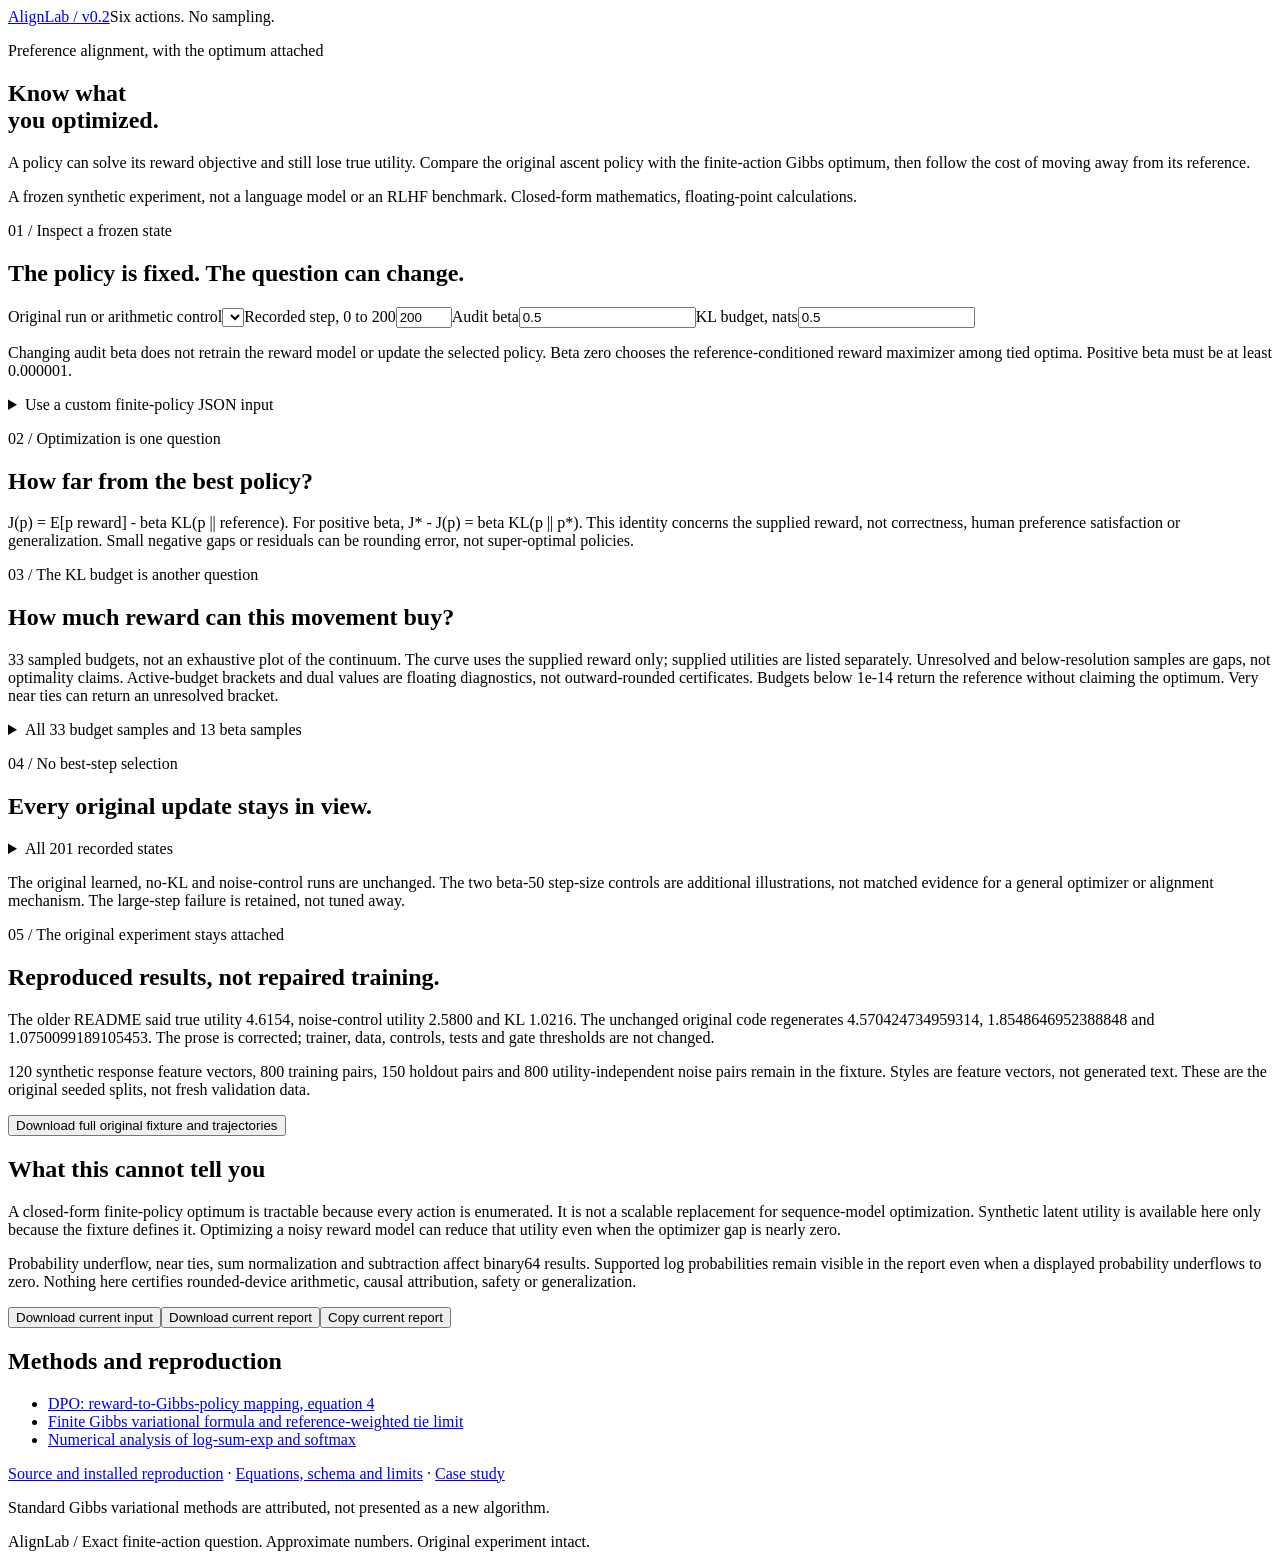
==== docs/index.html @ 0bce5dff "Create index.html" ====
<!doctype html>
<html lang="en"><head><meta charset="utf-8"><meta name="viewport" content="width=device-width,initial-scale=1"><meta name="description" content="Inspect an exact finite-policy Gibbs optimum, KL-budget frontier and all original preference-alignment trajectories. Numerical limits and synthetic ground truth stay visible."><title>AlignLab | Know what you optimized</title><link rel="stylesheet" href="style.css"><script defer src="data.js"></script><script defer src="frontier.js"></script><script defer src="app.js"></script></head>
<body><header><a href="https://github.com/midya8/alignlab">AlignLab / v0.2</a><span>Six actions. No sampling.</span></header><main>
<section class="hero"><p class="eyebrow">Preference alignment, with the optimum attached</p><h1>Know what<br>you optimized.</h1><p class="lead">A policy can solve its reward objective and still lose true utility. Compare the original ascent policy with the finite-action Gibbs optimum, then follow the cost of moving away from its reference.</p><p class="note">A frozen synthetic experiment, not a language model or an RLHF benchmark. Closed-form mathematics, floating-point calculations.</p></section>
<section class="panel"><p class="eyebrow">01 / Inspect a frozen state</p><h2>The policy is fixed. The question can change.</h2><div class="controls"><label>Original run or arithmetic control<select id="scenario"></select></label><label>Recorded step, 0 to 200<input id="step" type="number" min="0" max="200" step="1" value="200"></label><label>Audit beta<input id="beta" type="number" min="0" max="1000000" step="any" value="0.5"></label><label>KL budget, nats<input id="budget" type="number" min="0" max="1000" step="any" value="0.5"></label></div><p id="origin" class="note"></p><p class="note">Changing audit beta does not retrain the reward model or update the selected policy. Beta zero chooses the reference-conditioned reward maximizer among tied optima. Positive beta must be at least 0.000001.</p><details><summary>Use a custom finite-policy JSON input</summary><p class="note">2 to 64 actions, rewards and supplied evaluation utilities within ±1,000,000. Probability sums must be within 1e-12 of one and are explicitly normalized. Zero reference support cannot receive policy mass. Utility is an optional evaluation axis, never an optimization input.</p><label>JSON input<textarea id="custom" rows="10" spellcheck="false"></textarea></label><button id="apply">Apply custom input</button></details><p id="error" role="alert"></p></section>
<div id="results">
<section class="panel"><p class="eyebrow">02 / Optimization is one question</p><h2 id="answer">How far from the best policy?</h2><div class="metrics" id="metrics"></div><div id="identity" class="callout"></div><p class="note">J(p) = E[p reward] - beta KL(p || reference). For positive beta, J* - J(p) = beta KL(p || p*). This identity concerns the supplied reward, not correctness, human preference satisfaction or generalization. Small negative gaps or residuals can be rounding error, not super-optimal policies.</p><div id="utility" class="callout"></div><div id="style-cards" class="cards"></div></section>
<section class="panel"><p class="eyebrow">03 / The KL budget is another question</p><h2>How much reward can this movement buy?</h2><div id="budget-facts" class="metrics"></div><p id="budget-status" class="callout"></p><div id="frontier-chart"></div><p class="note">33 sampled budgets, not an exhaustive plot of the continuum. The curve uses the supplied reward only; supplied utilities are listed separately. Unresolved and below-resolution samples are gaps, not optimality claims. Active-budget brackets and dual values are floating diagnostics, not outward-rounded certificates. Budgets below 1e-14 return the reference without claiming the optimum. Very near ties can return an unresolved bracket.</p><details><summary>All 33 budget samples and 13 beta samples</summary><div id="sample-tables"></div></details></section>
<section class="panel" id="trace-section"><p class="eyebrow">04 / No best-step selection</p><h2>Every original update stays in view.</h2><p id="trace-caption" class="note"></p><div id="trace-chart"></div><details><summary>All 201 recorded states</summary><div id="trace-table"></div></details><p class="note">The original learned, no-KL and noise-control runs are unchanged. The two beta-50 step-size controls are additional illustrations, not matched evidence for a general optimizer or alignment mechanism. The large-step failure is retained, not tuned away.</p></section>
</div>
<section class="panel"><p class="eyebrow">05 / The original experiment stays attached</p><h2>Reproduced results, not repaired training.</h2><div id="original-report"></div><p class="callout">The older README said true utility 4.6154, noise-control utility 2.5800 and KL 1.0216. The unchanged original code regenerates 4.570424734959314, 1.8548646952388848 and 1.0750099189105453. The prose is corrected; trainer, data, controls, tests and gate thresholds are not changed.</p><p class="note">120 synthetic response feature vectors, 800 training pairs, 150 holdout pairs and 800 utility-independent noise pairs remain in the fixture. Styles are feature vectors, not generated text. These are the original seeded splits, not fresh validation data.</p><button id="fixture-export">Download full original fixture and trajectories</button></section>
<section class="closing"><h2>What this cannot tell you</h2><p>A closed-form finite-policy optimum is tractable because every action is enumerated. It is not a scalable replacement for sequence-model optimization. Synthetic latent utility is available here only because the fixture defines it. Optimizing a noisy reward model can reduce that utility even when the optimizer gap is nearly zero.</p><p>Probability underflow, near ties, sum normalization and subtraction affect binary64 results. Supported log probabilities remain visible in the report even when a displayed probability underflows to zero. Nothing here certifies rounded-device arithmetic, causal attribution, safety or generalization.</p><div class="actions"><button id="input-export">Download current input</button><button id="report-export">Download current report</button><button id="copy">Copy current report</button></div><p id="export-status" role="status"></p><h2>Methods and reproduction</h2><ul><li><a href="https://arxiv.org/html/2305.18290">DPO: reward-to-Gibbs-policy mapping, equation 4</a></li><li><a href="https://lihanqing1997.github.io/notes/reinforcement-learning/entropy-regularized-reinforcement-learning/">Finite Gibbs variational formula and reference-weighted tie limit</a></li><li><a href="https://academic.oup.com/imajna/article/41/4/2311/5893596">Numerical analysis of log-sum-exp and softmax</a></li></ul><p><a href="https://github.com/midya8/alignlab">Source and installed reproduction</a> · <a href="https://github.com/midya8/alignlab/blob/main/FRONTIER.md">Equations, schema and limits</a> · <a href="https://github.com/midya8/Midya-portfolio/blob/main/projects/alignlab.md">Case study</a></p><p class="note">Standard Gibbs variational methods are attributed, not presented as a new algorithm.</p></section>
</main><footer>AlignLab / Exact finite-action question. Approximate numbers. Original experiment intact.</footer></body></html>
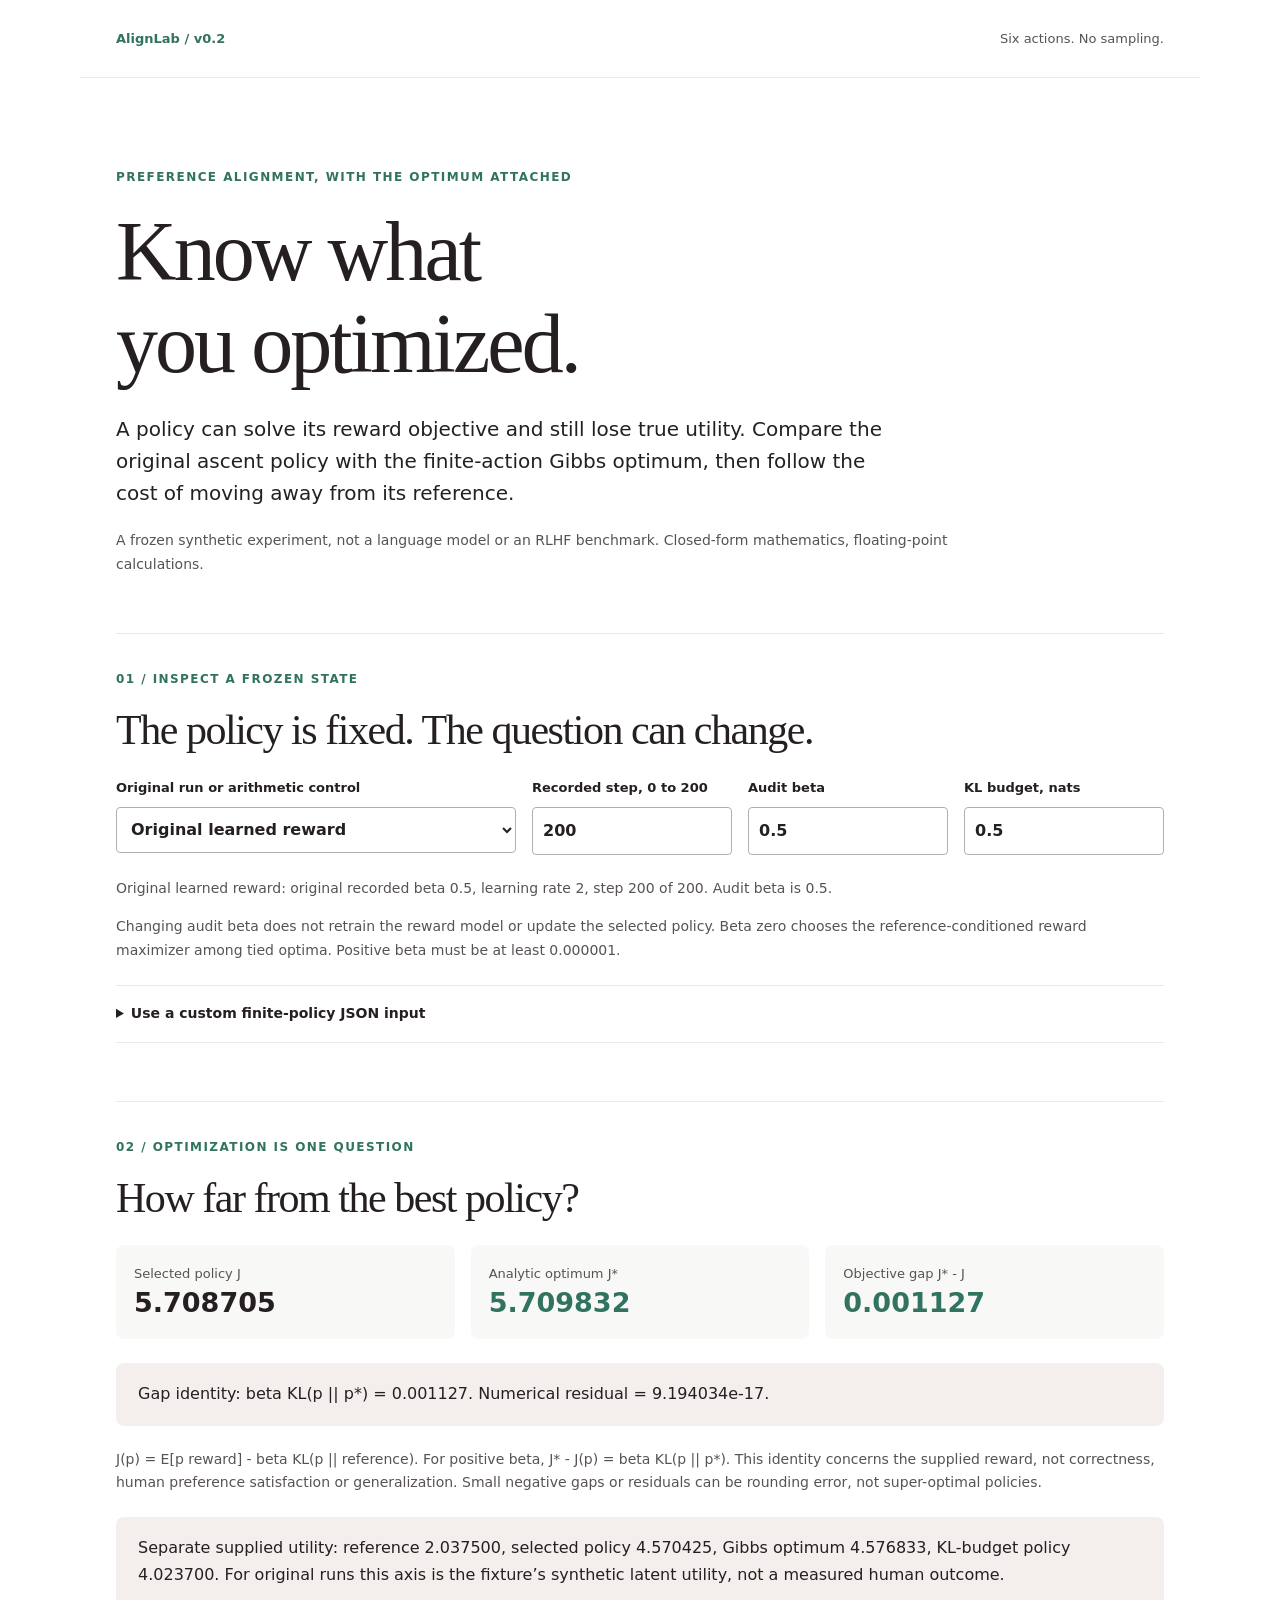
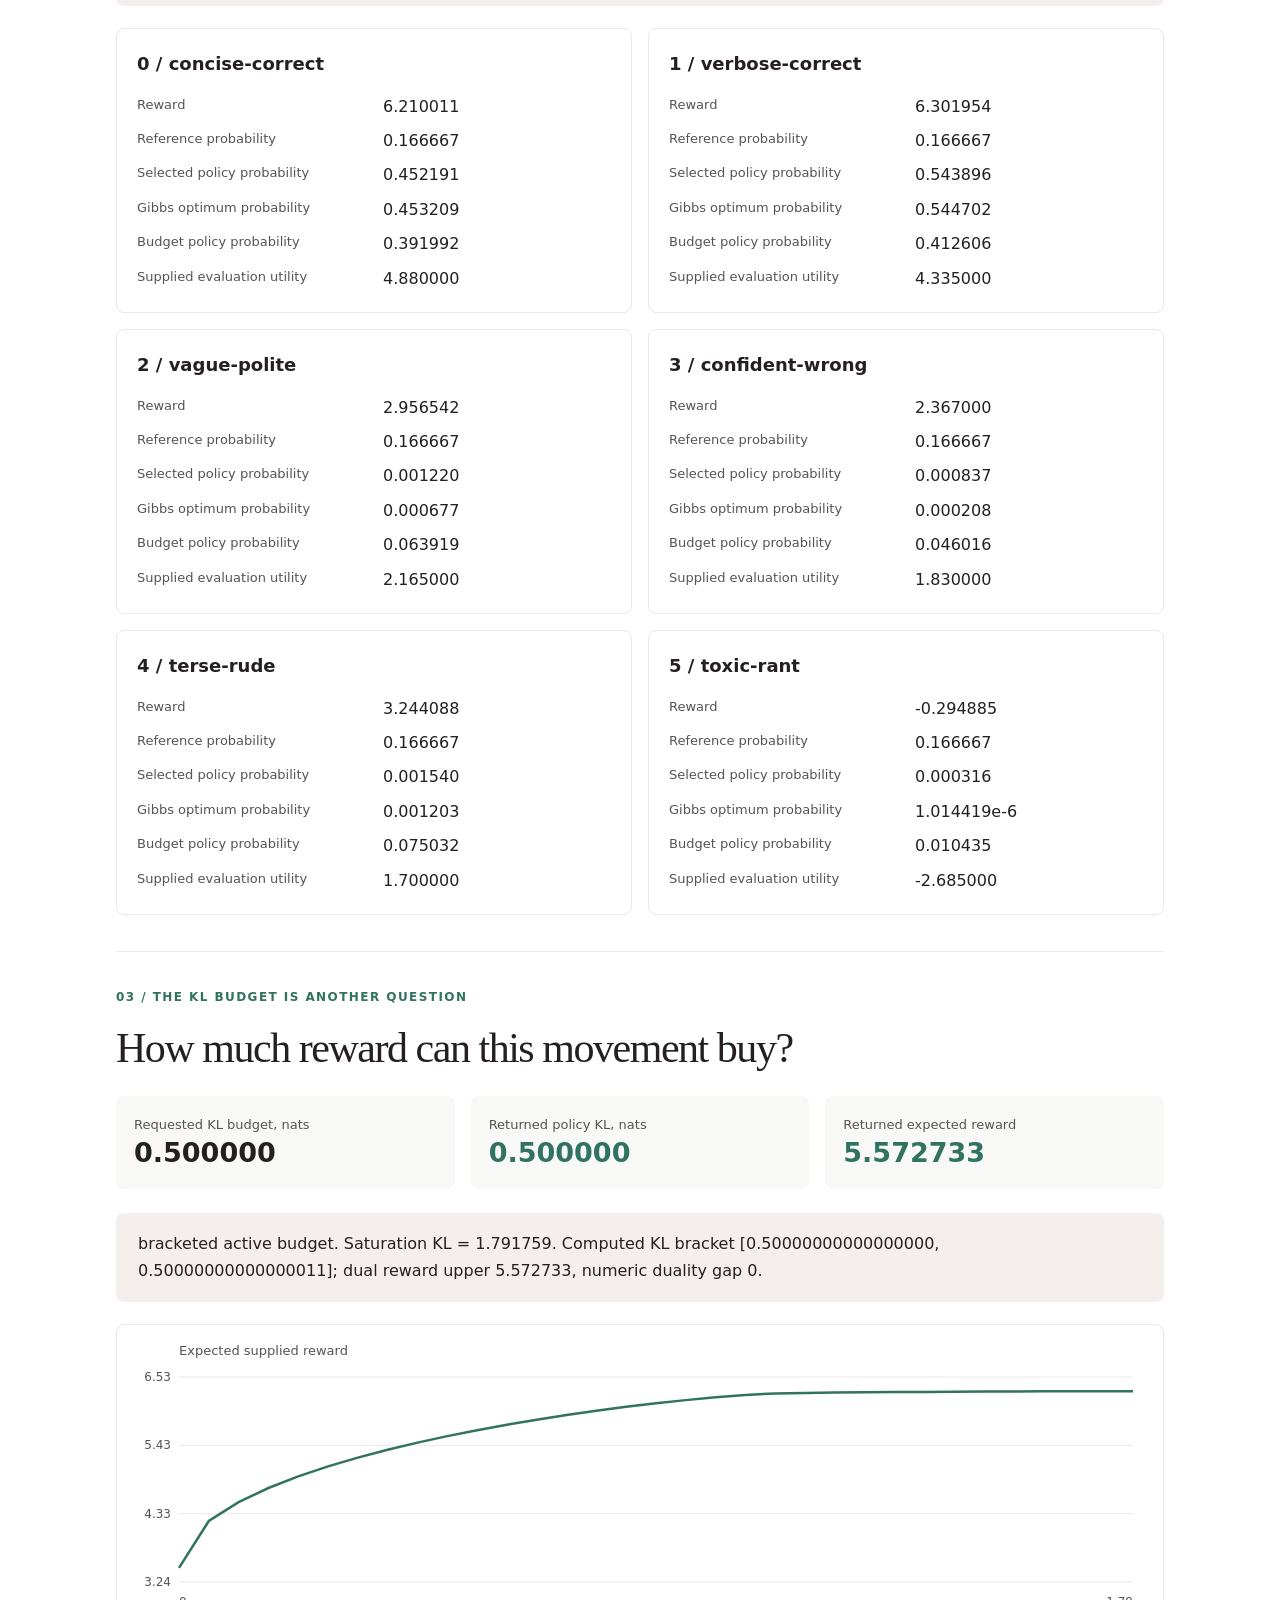
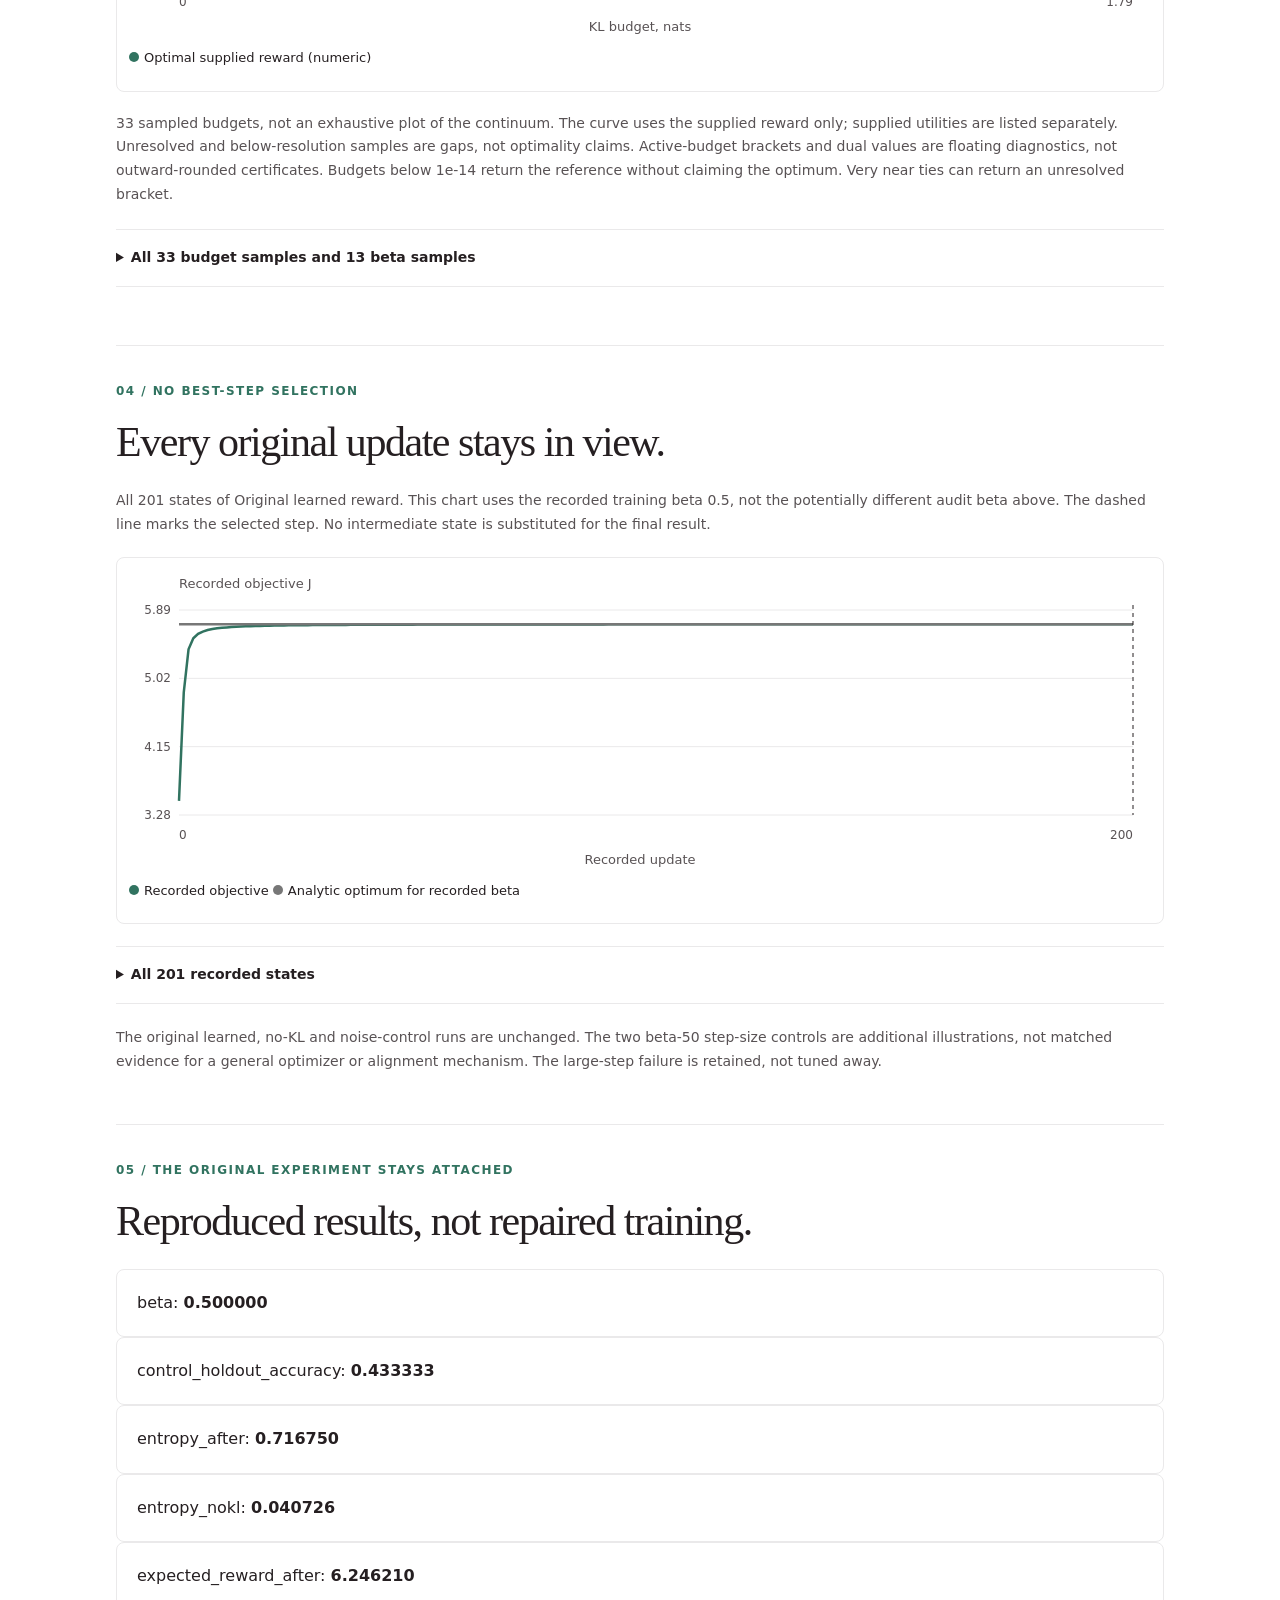
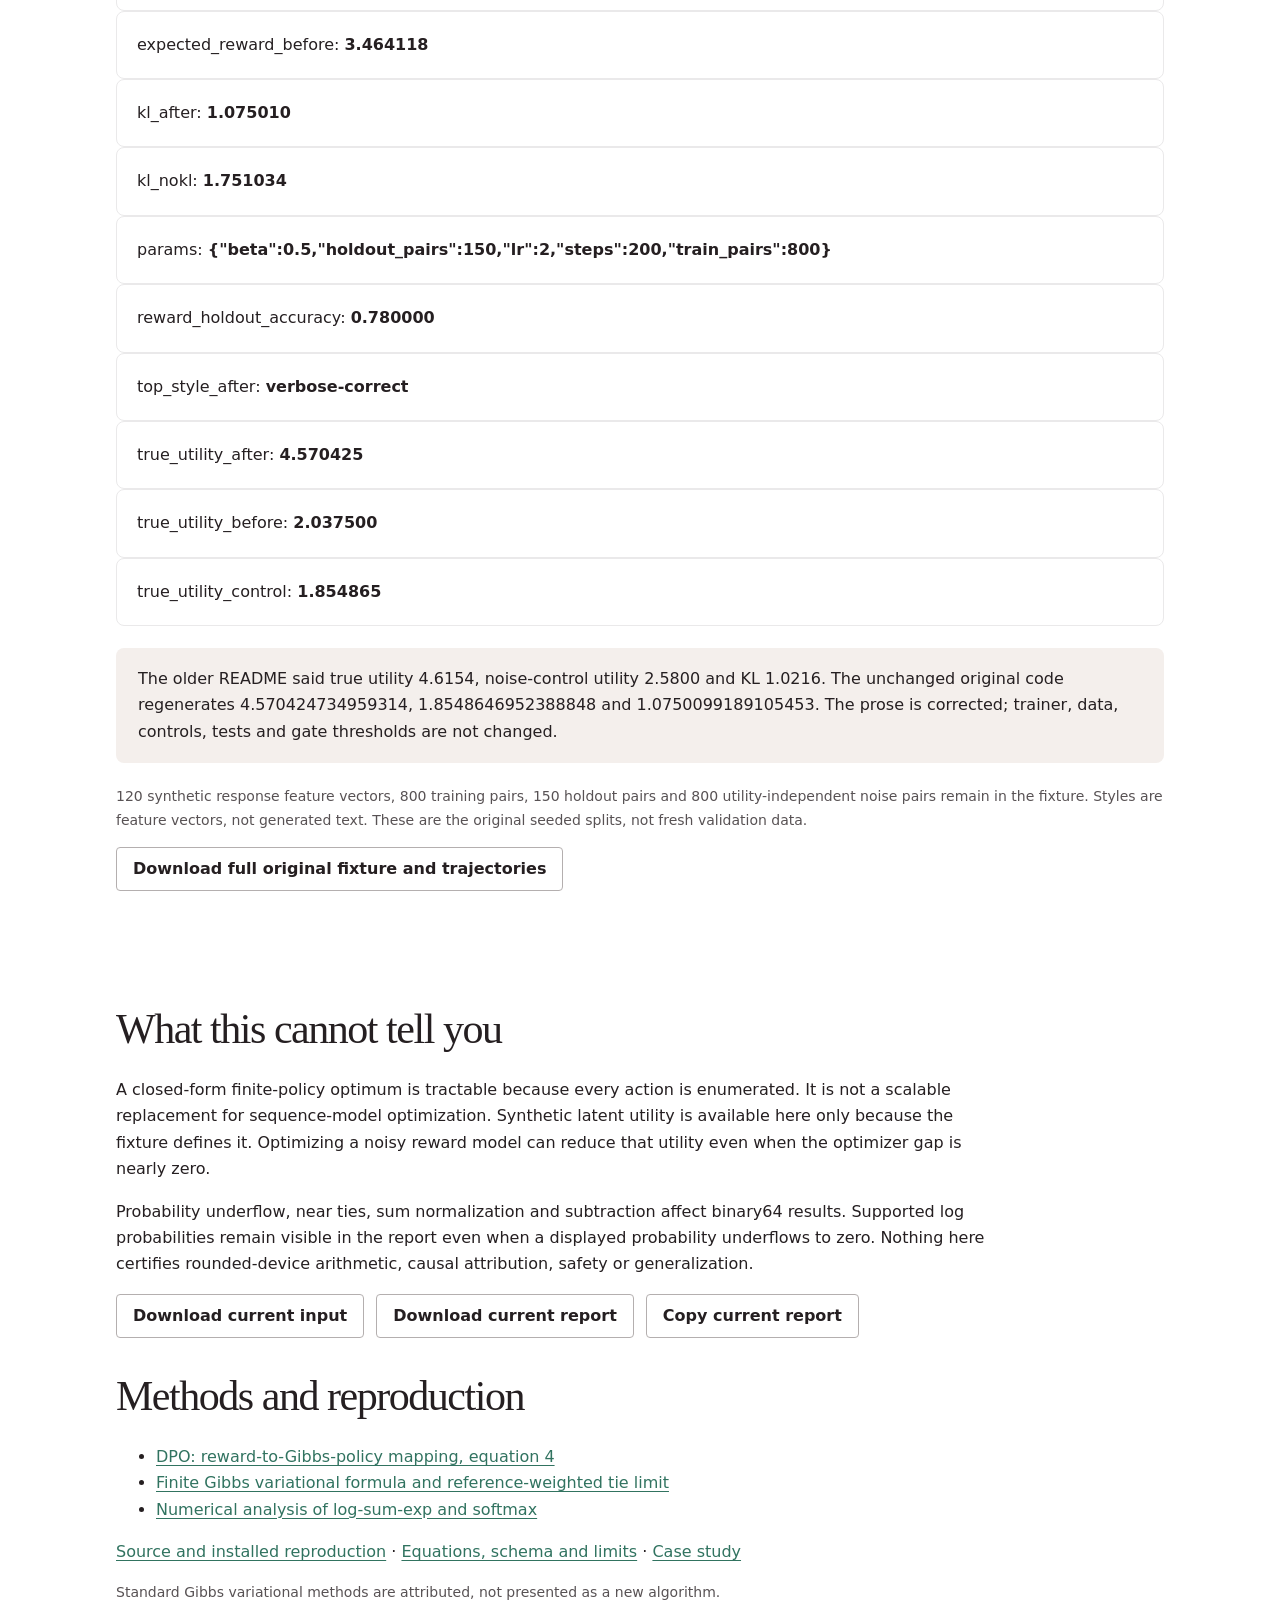
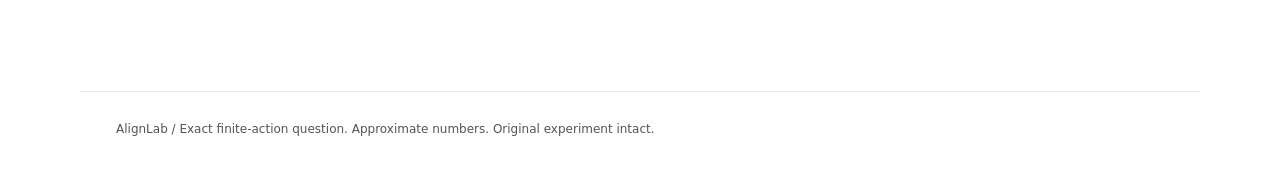
==== commit 85d29dea: "Update index.html" ====
--- a/docs/index.html
+++ b/docs/index.html
@@ -1,5 +1,5 @@
 <!doctype html>
-<html lang="en"><head><meta charset="utf-8"><meta name="viewport" content="width=device-width,initial-scale=1"><meta name="description" content="Inspect an exact finite-policy Gibbs optimum, KL-budget frontier and all original preference-alignment trajectories. Numerical limits and synthetic ground truth stay visible."><title>AlignLab | Know what you optimized</title><link rel="stylesheet" href="style.css"><script defer src="data.js"></script><script defer src="frontier.js"></script><script defer src="app.js"></script></head>
+<html lang="en"><head><meta charset="utf-8"><meta name="viewport" content="width=device-width,initial-scale=1"><meta name="description" content="Inspect an exact finite-policy Gibbs optimum, KL-budget frontier and all original preference-alignment trajectories. Numerical limits and synthetic ground truth stay visible."><title>AlignLab | Know what you optimized</title><link rel="stylesheet" href="style.css"><script defer src="2-data.js"></script><script defer src="frontier.js"></script><script defer src="app.js"></script></head>
 <body><header><a href="https://github.com/midya8/alignlab">AlignLab / v0.2</a><span>Six actions. No sampling.</span></header><main>
 <section class="hero"><p class="eyebrow">Preference alignment, with the optimum attached</p><h1>Know what<br>you optimized.</h1><p class="lead">A policy can solve its reward objective and still lose true utility. Compare the original ascent policy with the finite-action Gibbs optimum, then follow the cost of moving away from its reference.</p><p class="note">A frozen synthetic experiment, not a language model or an RLHF benchmark. Closed-form mathematics, floating-point calculations.</p></section>
 <section class="panel"><p class="eyebrow">01 / Inspect a frozen state</p><h2>The policy is fixed. The question can change.</h2><div class="controls"><label>Original run or arithmetic control<select id="scenario"></select></label><label>Recorded step, 0 to 200<input id="step" type="number" min="0" max="200" step="1" value="200"></label><label>Audit beta<input id="beta" type="number" min="0" max="1000000" step="any" value="0.5"></label><label>KL budget, nats<input id="budget" type="number" min="0" max="1000" step="any" value="0.5"></label></div><p id="origin" class="note"></p><p class="note">Changing audit beta does not retrain the reward model or update the selected policy. Beta zero chooses the reference-conditioned reward maximizer among tied optima. Positive beta must be at least 0.000001.</p><details><summary>Use a custom finite-policy JSON input</summary><p class="note">2 to 64 actions, rewards and supplied evaluation utilities within ±1,000,000. Probability sums must be within 1e-12 of one and are explicitly normalized. Zero reference support cannot receive policy mass. Utility is an optional evaluation axis, never an optimization input.</p><label>JSON input<textarea id="custom" rows="10" spellcheck="false"></textarea></label><button id="apply">Apply custom input</button></details><p id="error" role="alert"></p></section>
--- a/docs/style.css
+++ b/docs/style.css
@@ -0,0 +1,3 @@
+:root{--ink:#251f21;--muted:#585254;--rule:#eae9ea;--teal:#317360;--well:#f4efec;--red:#b32332}*{box-sizing:border-box}body{margin:0;background:white;color:var(--ink);font:16px/1.65 system-ui,-apple-system,BlinkMacSystemFont,"Segoe UI",sans-serif}header,main,footer{max-width:1120px;margin:auto;padding:28px 36px}header{display:flex;justify-content:space-between;gap:20px;border-bottom:1px solid var(--rule);font-size:13px}header a{font-weight:700;text-decoration:none}header span{color:var(--muted)}a{color:var(--teal);text-underline-offset:3px}a:hover{text-decoration-thickness:2px}.hero{max-width:850px;padding:62px 0 42px}.eyebrow{font-size:12px;font-weight:700;letter-spacing:.12em;text-transform:uppercase;color:var(--teal);margin:0 0 18px}h1,h2{font-family:Georgia,"Times New Roman",serif;font-weight:400;letter-spacing:-.035em;line-height:1.09;margin:12px 0 24px}h1{font-size:clamp(48px,7vw,84px)}h2{font-size:clamp(30px,4vw,42px)}h3{font-size:18px;margin:0 0 15px}.lead{font-size:20px;line-height:1.6;max-width:780px}.note{font-size:14px;line-height:1.7;color:var(--muted)}.panel{padding:36px 0;border-top:1px solid var(--rule)}.controls{display:grid;grid-template-columns:2fr 1fr 1fr 1fr;gap:16px;align-items:start}label{display:block;font-size:13px;font-weight:600}input,select,textarea,button{font:inherit;color:inherit;border:1px solid #b4afaf;border-radius:4px;background:white;max-width:100%}input,select,textarea{display:block;width:100%;margin:8px 0;padding:10px;min-height:46px;font-size:16px}textarea{font:13px/1.6 ui-monospace,SFMono-Regular,Consolas,monospace;resize:vertical}button{padding:10px 16px;min-height:44px;cursor:pointer;font-weight:600;line-height:1.4}button:hover{background:var(--well)}button:disabled{cursor:not-allowed;color:#888;background:#f7f7f7}button:focus-visible,a:focus-visible,input:focus-visible,select:focus-visible,textarea:focus-visible,summary:focus-visible{outline:3px solid var(--teal);outline-offset:3px}details{margin:22px 0;border-top:1px solid var(--rule);border-bottom:1px solid var(--rule);padding:4px 0}summary{cursor:pointer;padding:12px 0;min-height:48px;font-weight:600;font-size:14px}.metrics{display:grid;grid-template-columns:repeat(3,minmax(0,1fr));gap:16px;margin:24px 0}.metric{background:#f8f8f7;padding:18px;border-radius:8px;min-width:0}.metric span{display:block;color:var(--muted);font-size:13px}.metric strong{display:block;font-size:27px;line-height:1.35;overflow-wrap:anywhere;font-weight:600}.metric.known strong{color:var(--teal)}.callout{background:var(--well);padding:18px 22px;border-radius:8px;margin:22px 0;overflow-wrap:anywhere}.cards{display:grid;grid-template-columns:repeat(2,minmax(0,1fr));gap:16px}.action-card{padding:20px;border:1px solid var(--rule);border-radius:8px;min-width:0}.facts{display:grid;grid-template-columns:minmax(100px,1fr) minmax(0,1fr);gap:8px 18px;margin:0}.facts dt{color:var(--muted);font-size:13px}.facts dd{margin:0;font-variant-numeric:tabular-nums;overflow-wrap:anywhere}.chart{border:1px solid var(--rule);border-radius:8px;padding:12px;margin:20px 0}.chart svg{display:block;width:100%;height:auto}.chart figcaption{font-size:13px;color:var(--muted);margin:8px 0 0}.legend{font-size:13px;margin:10px 0}.dot{display:inline-block;width:10px;height:10px;margin-right:5px;border-radius:50%;background:var(--teal)}.dot.secondary{background:#777}.table-scroll{overflow:auto;max-height:420px;position:relative;border:1px solid var(--rule);margin:16px 0}table{border-collapse:collapse;width:100%;font-size:13px;white-space:nowrap;text-align:left}caption{text-align:left;padding:14px;color:var(--muted);white-space:normal}th,td{padding:10px 14px;border-bottom:1px solid var(--rule)}th{background:#f4f5f4;position:sticky;top:0;z-index:1}td{font-variant-numeric:tabular-nums}.closing{max-width:880px;padding:44px 0}.closing h2{margin-top:36px}.actions{display:flex;gap:12px;flex-wrap:wrap}#error{color:var(--red);font-weight:600}#error:empty{display:none}#export-status{font-size:14px;color:var(--muted)}footer{border-top:1px solid var(--rule);font-size:12px;color:var(--muted);padding-bottom:50px}[hidden]{display:none!important}@media(max-width:700px){header,main,footer{padding:22px 20px}header{font-size:12px}.hero{padding:42px 0 30px}.lead{font-size:18px}.controls{grid-template-columns:1fr 1fr}.controls label:first-child{grid-column:1/-1}.metrics{grid-template-columns:1fr}.metric strong{font-size:27px}.cards{grid-template-columns:1fr}.facts{grid-template-columns:1fr;gap:2px}.facts dd{margin:0 0 10px}.panel{padding:30px 0}.callout{padding:16px}.chart{padding:6px;margin:20px 0}h2{font-size:32px}}@media(prefers-reduced-motion:reduce){*{scroll-behavior:auto!important}}
+
+.action-card{overflow-wrap:anywhere}.sr-only{position:absolute!important;width:1px;height:1px;padding:0;overflow:hidden;clip:rect(0,0,0,0);white-space:nowrap;border:0}
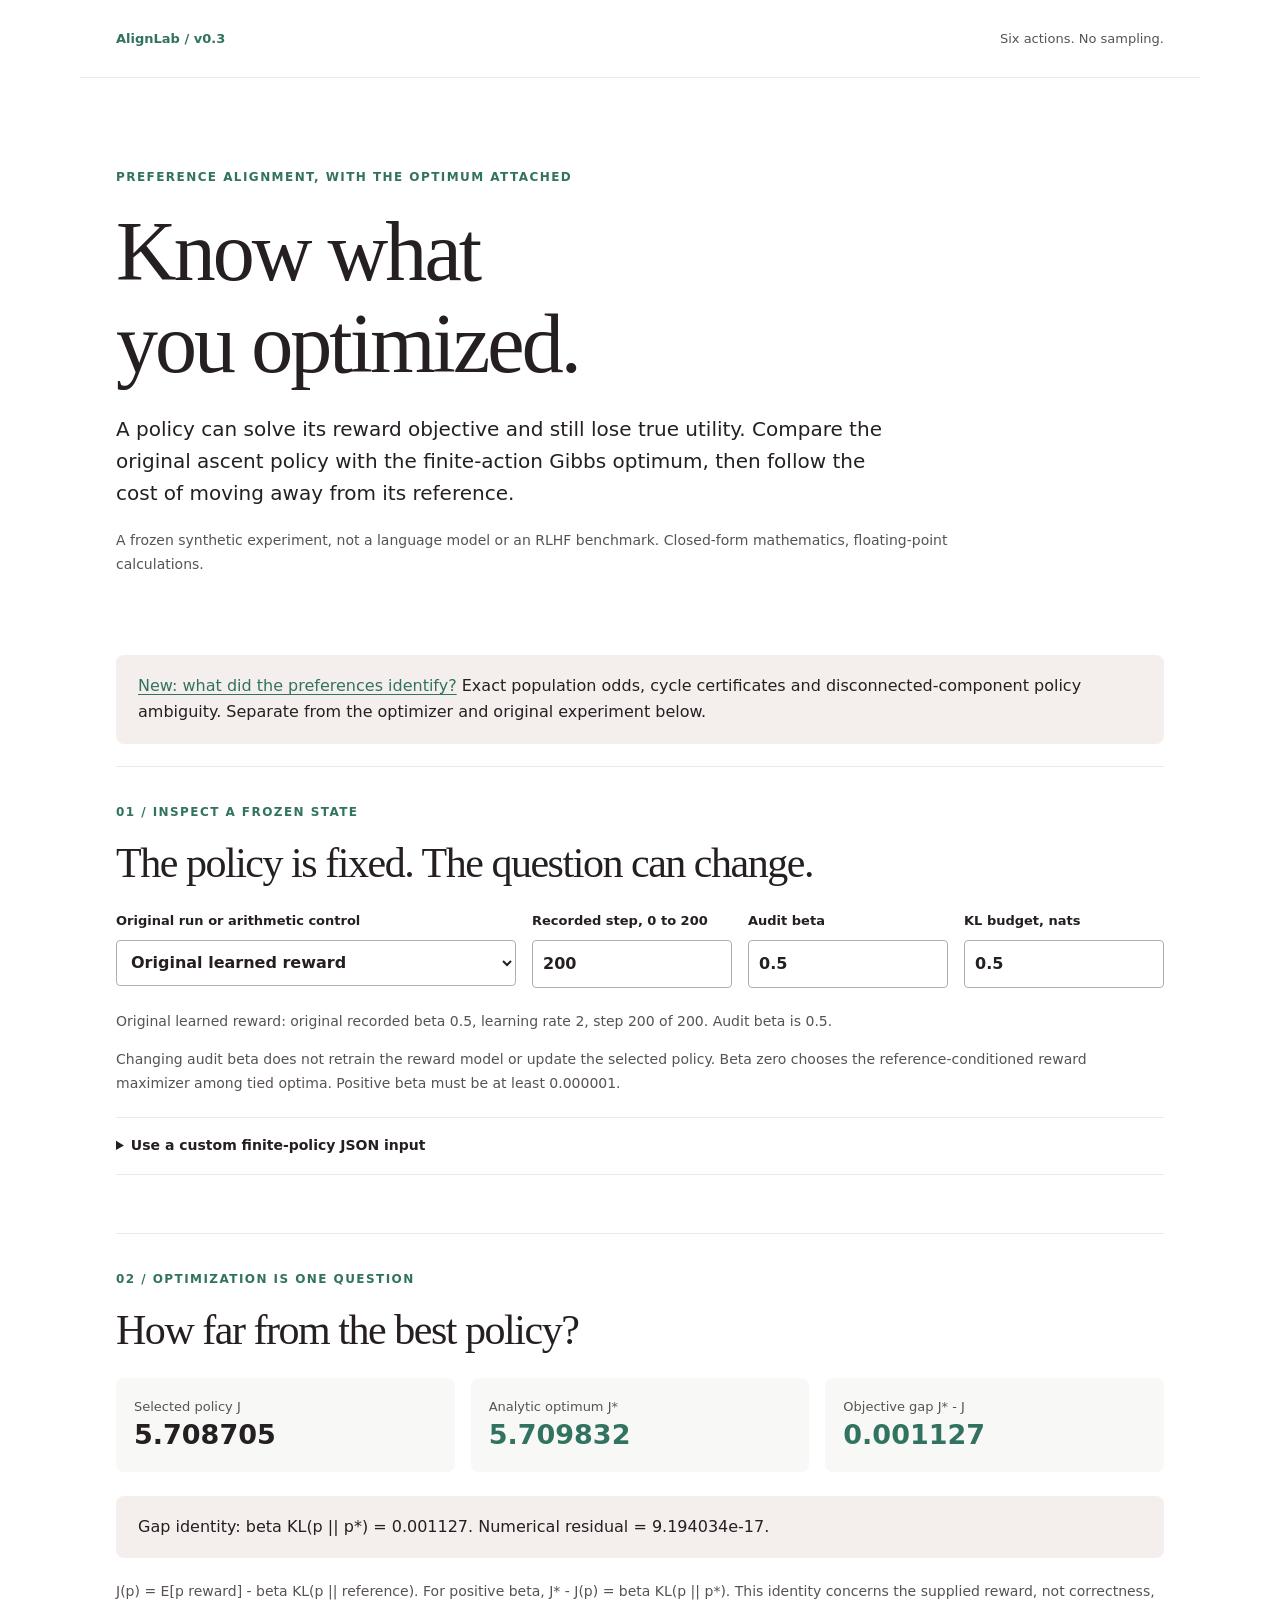
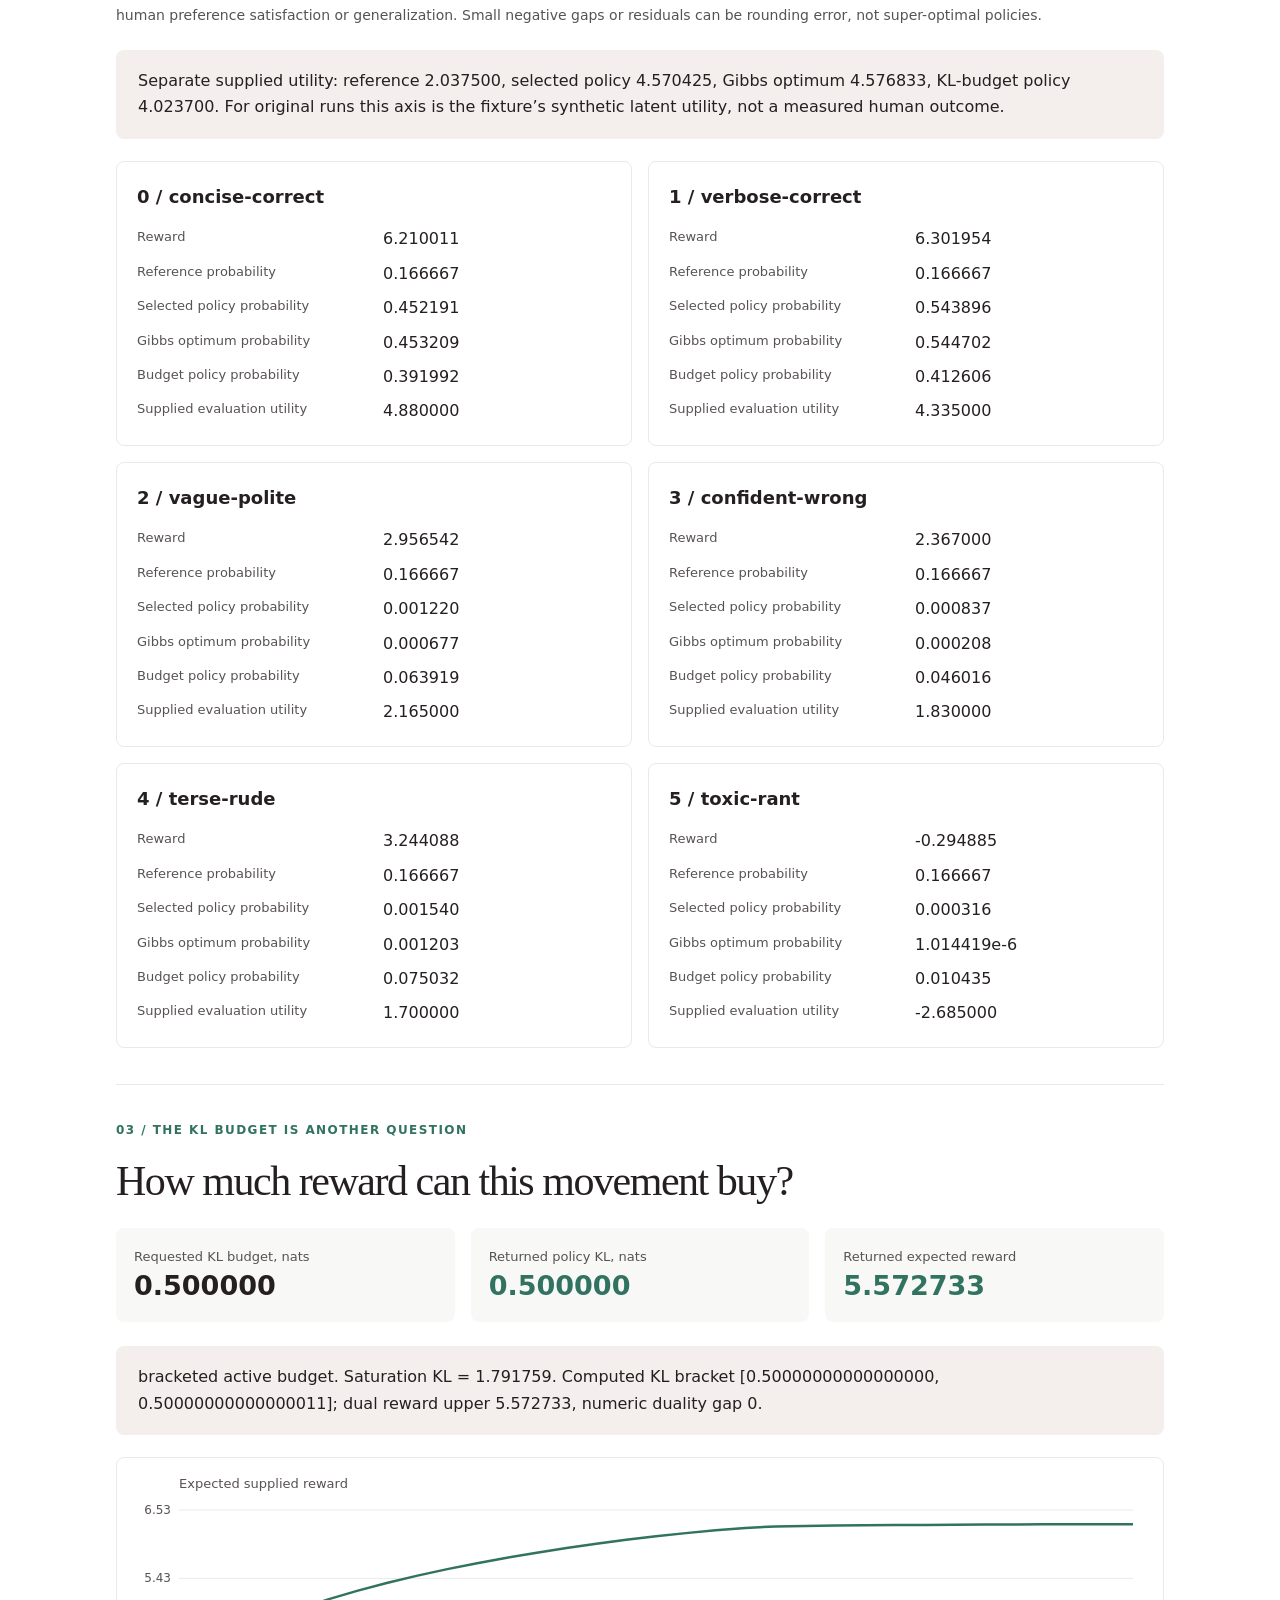
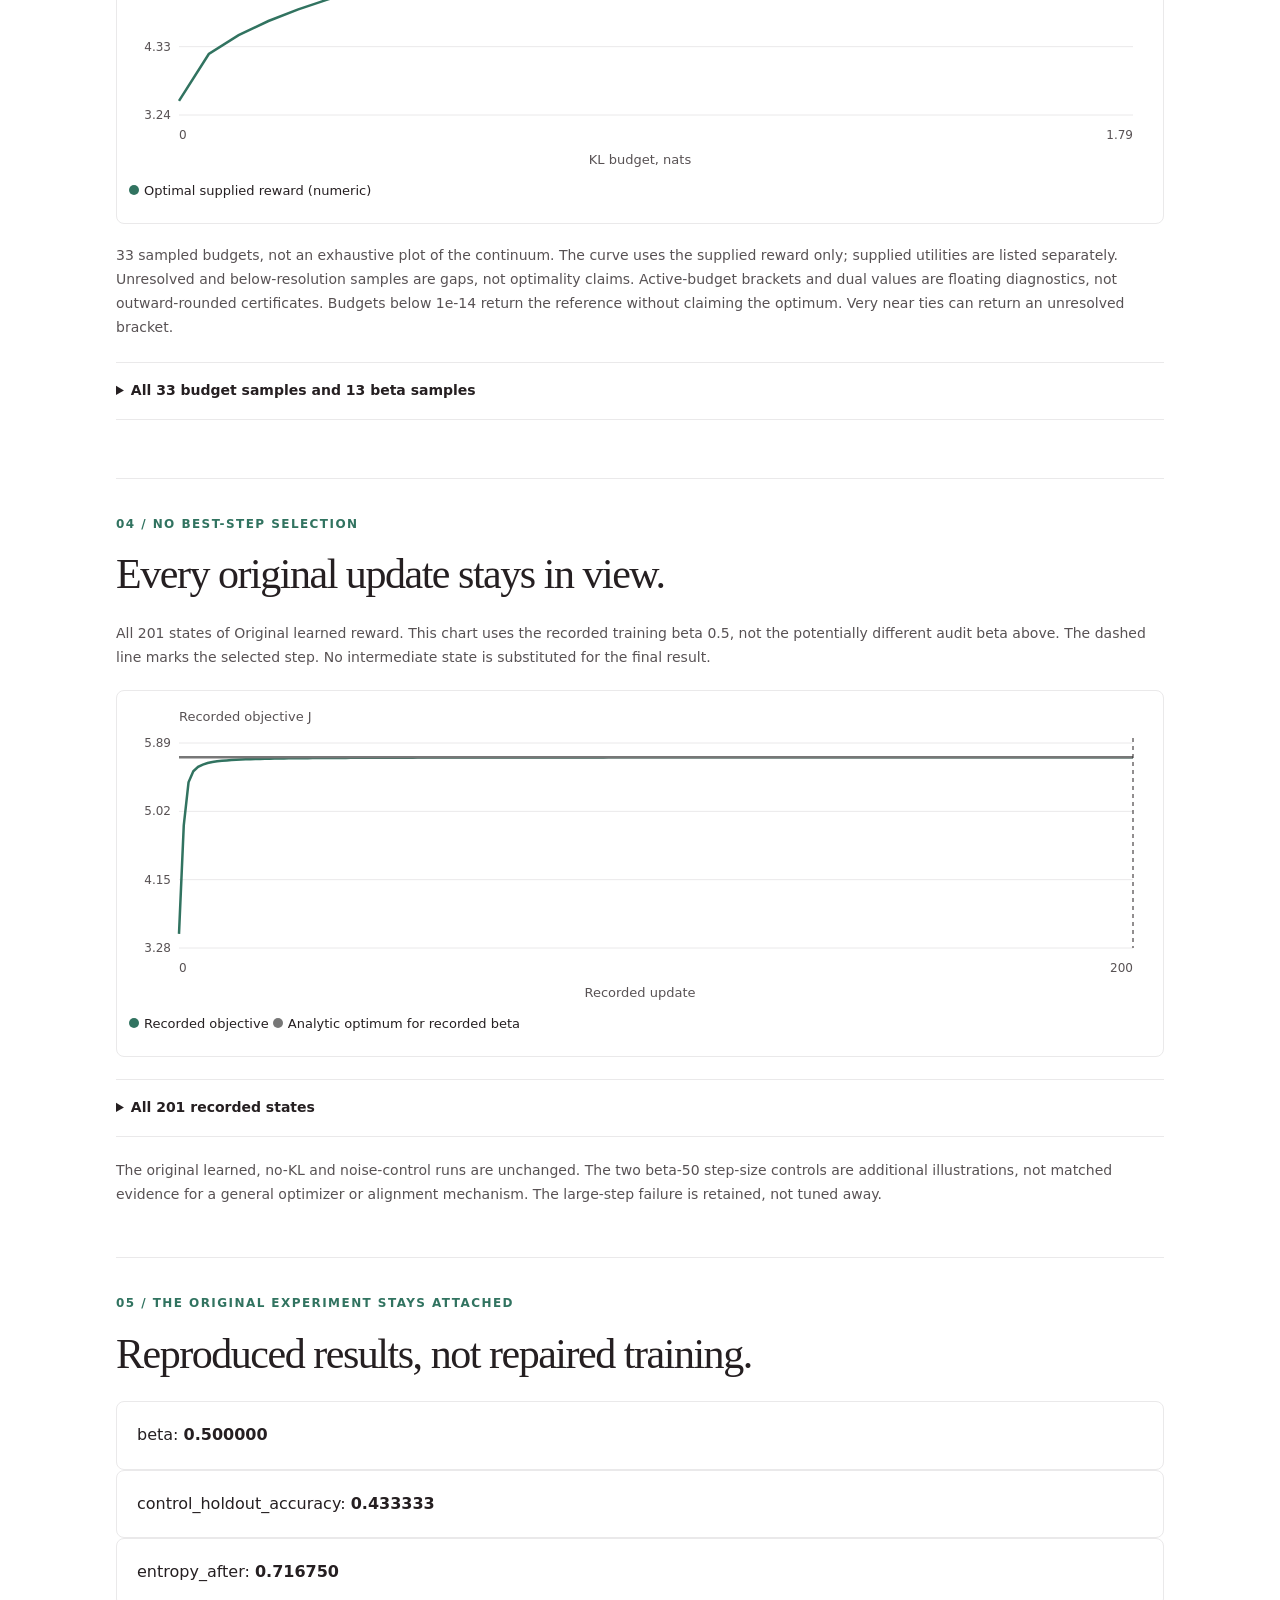
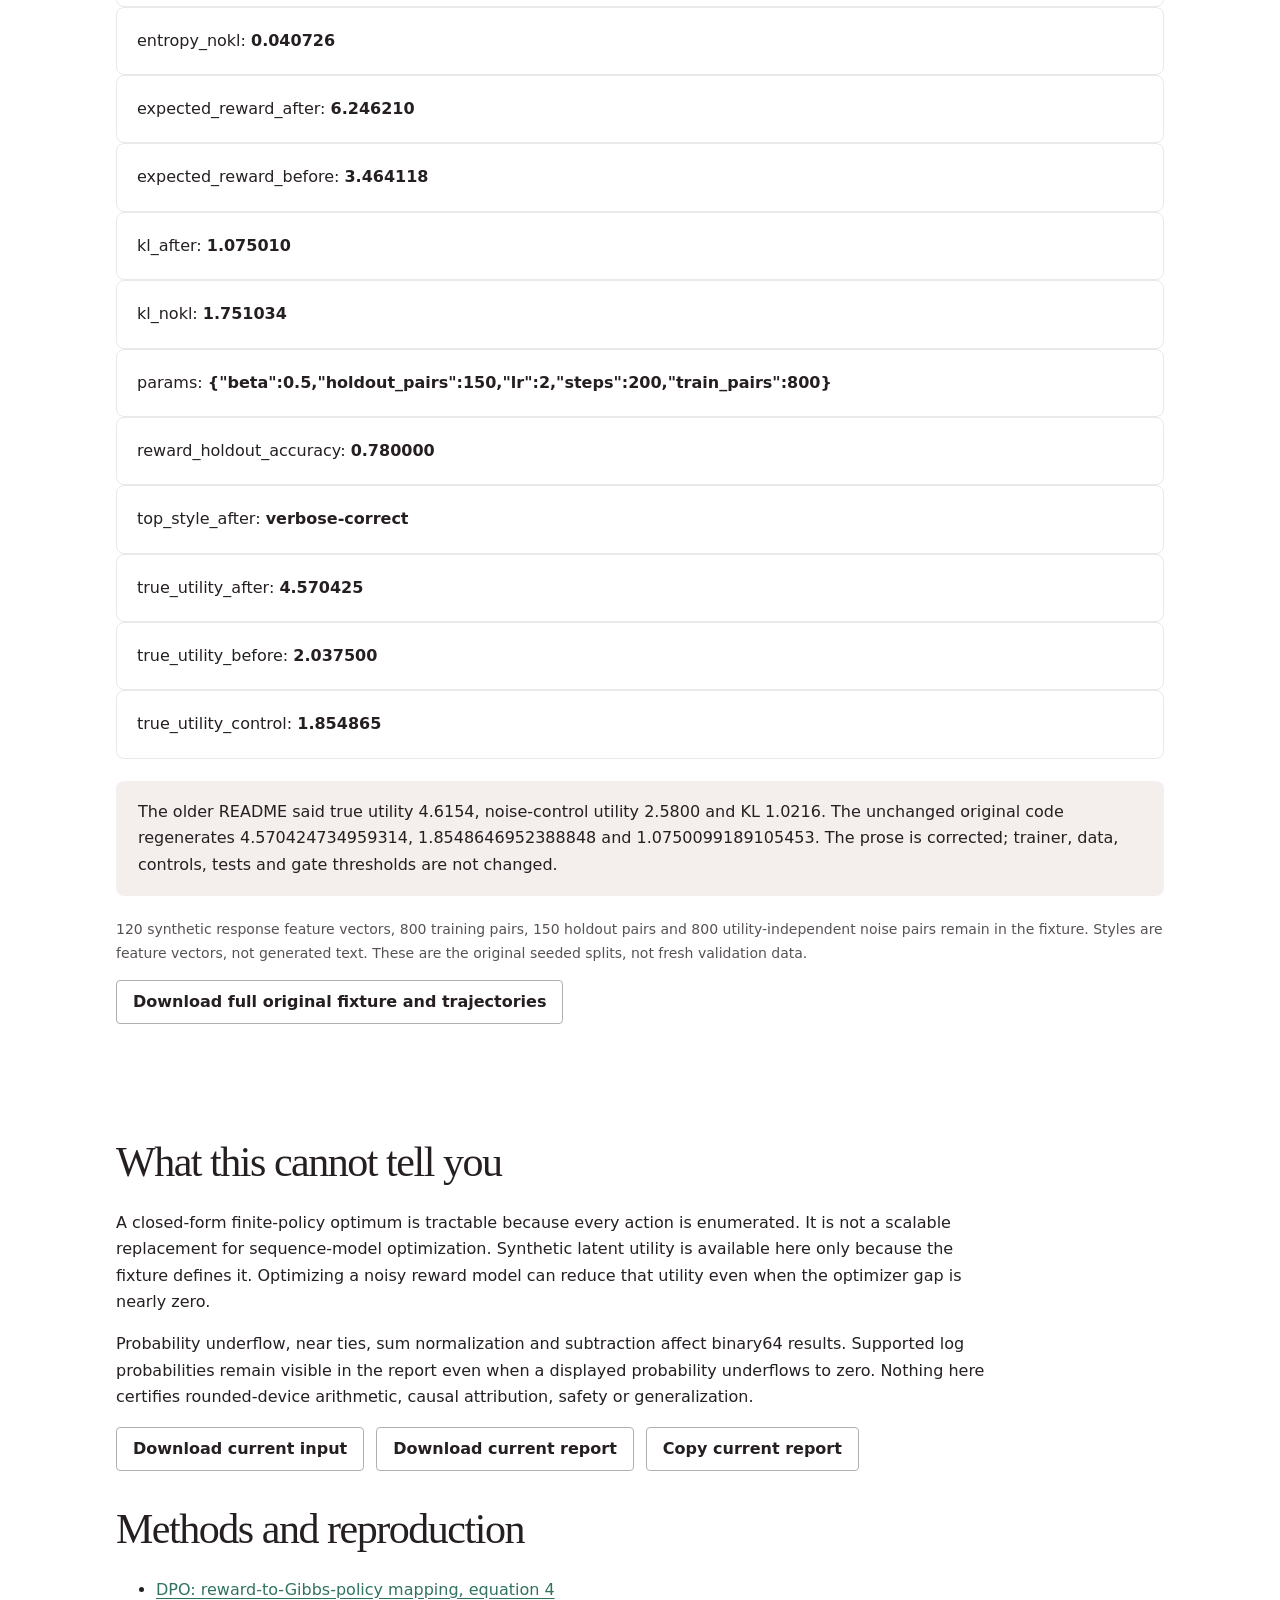
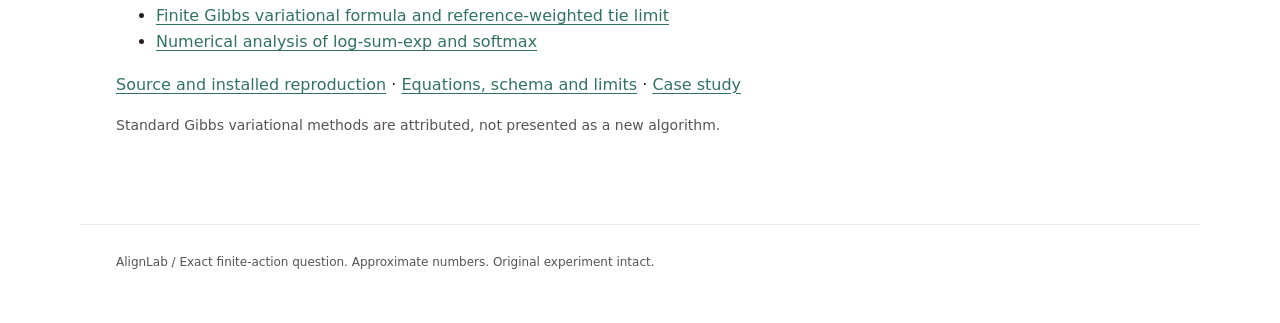
==== commit c73233e0: "AlignLab: add exact preference-identification evidence in docs/index.html Exact positive population " ====
--- a/docs/index.html
+++ b/docs/index.html
@@ -1,7 +1,8 @@
 <!doctype html>
 <html lang="en"><head><meta charset="utf-8"><meta name="viewport" content="width=device-width,initial-scale=1"><meta name="description" content="Inspect an exact finite-policy Gibbs optimum, KL-budget frontier and all original preference-alignment trajectories. Numerical limits and synthetic ground truth stay visible."><title>AlignLab | Know what you optimized</title><link rel="stylesheet" href="style.css"><script defer src="2-data.js"></script><script defer src="frontier.js"></script><script defer src="app.js"></script></head>
-<body><header><a href="https://github.com/midya8/alignlab">AlignLab / v0.2</a><span>Six actions. No sampling.</span></header><main>
+<body><header><a href="https://github.com/midya8/alignlab">AlignLab / v0.3</a><span>Six actions. No sampling.</span></header><main>
 <section class="hero"><p class="eyebrow">Preference alignment, with the optimum attached</p><h1>Know what<br>you optimized.</h1><p class="lead">A policy can solve its reward objective and still lose true utility. Compare the original ascent policy with the finite-action Gibbs optimum, then follow the cost of moving away from its reference.</p><p class="note">A frozen synthetic experiment, not a language model or an RLHF benchmark. Closed-form mathematics, floating-point calculations.</p></section>
+<p class="callout"><a href="identification.html">New: what did the preferences identify?</a> Exact population odds, cycle certificates and disconnected-component policy ambiguity. Separate from the optimizer and original experiment below.</p>
 <section class="panel"><p class="eyebrow">01 / Inspect a frozen state</p><h2>The policy is fixed. The question can change.</h2><div class="controls"><label>Original run or arithmetic control<select id="scenario"></select></label><label>Recorded step, 0 to 200<input id="step" type="number" min="0" max="200" step="1" value="200"></label><label>Audit beta<input id="beta" type="number" min="0" max="1000000" step="any" value="0.5"></label><label>KL budget, nats<input id="budget" type="number" min="0" max="1000" step="any" value="0.5"></label></div><p id="origin" class="note"></p><p class="note">Changing audit beta does not retrain the reward model or update the selected policy. Beta zero chooses the reference-conditioned reward maximizer among tied optima. Positive beta must be at least 0.000001.</p><details><summary>Use a custom finite-policy JSON input</summary><p class="note">2 to 64 actions, rewards and supplied evaluation utilities within ±1,000,000. Probability sums must be within 1e-12 of one and are explicitly normalized. Zero reference support cannot receive policy mass. Utility is an optional evaluation axis, never an optimization input.</p><label>JSON input<textarea id="custom" rows="10" spellcheck="false"></textarea></label><button id="apply">Apply custom input</button></details><p id="error" role="alert"></p></section>
 <div id="results">
 <section class="panel"><p class="eyebrow">02 / Optimization is one question</p><h2 id="answer">How far from the best policy?</h2><div class="metrics" id="metrics"></div><div id="identity" class="callout"></div><p class="note">J(p) = E[p reward] - beta KL(p || reference). For positive beta, J* - J(p) = beta KL(p || p*). This identity concerns the supplied reward, not correctness, human preference satisfaction or generalization. Small negative gaps or residuals can be rounding error, not super-optimal policies.</p><div id="utility" class="callout"></div><div id="style-cards" class="cards"></div></section>
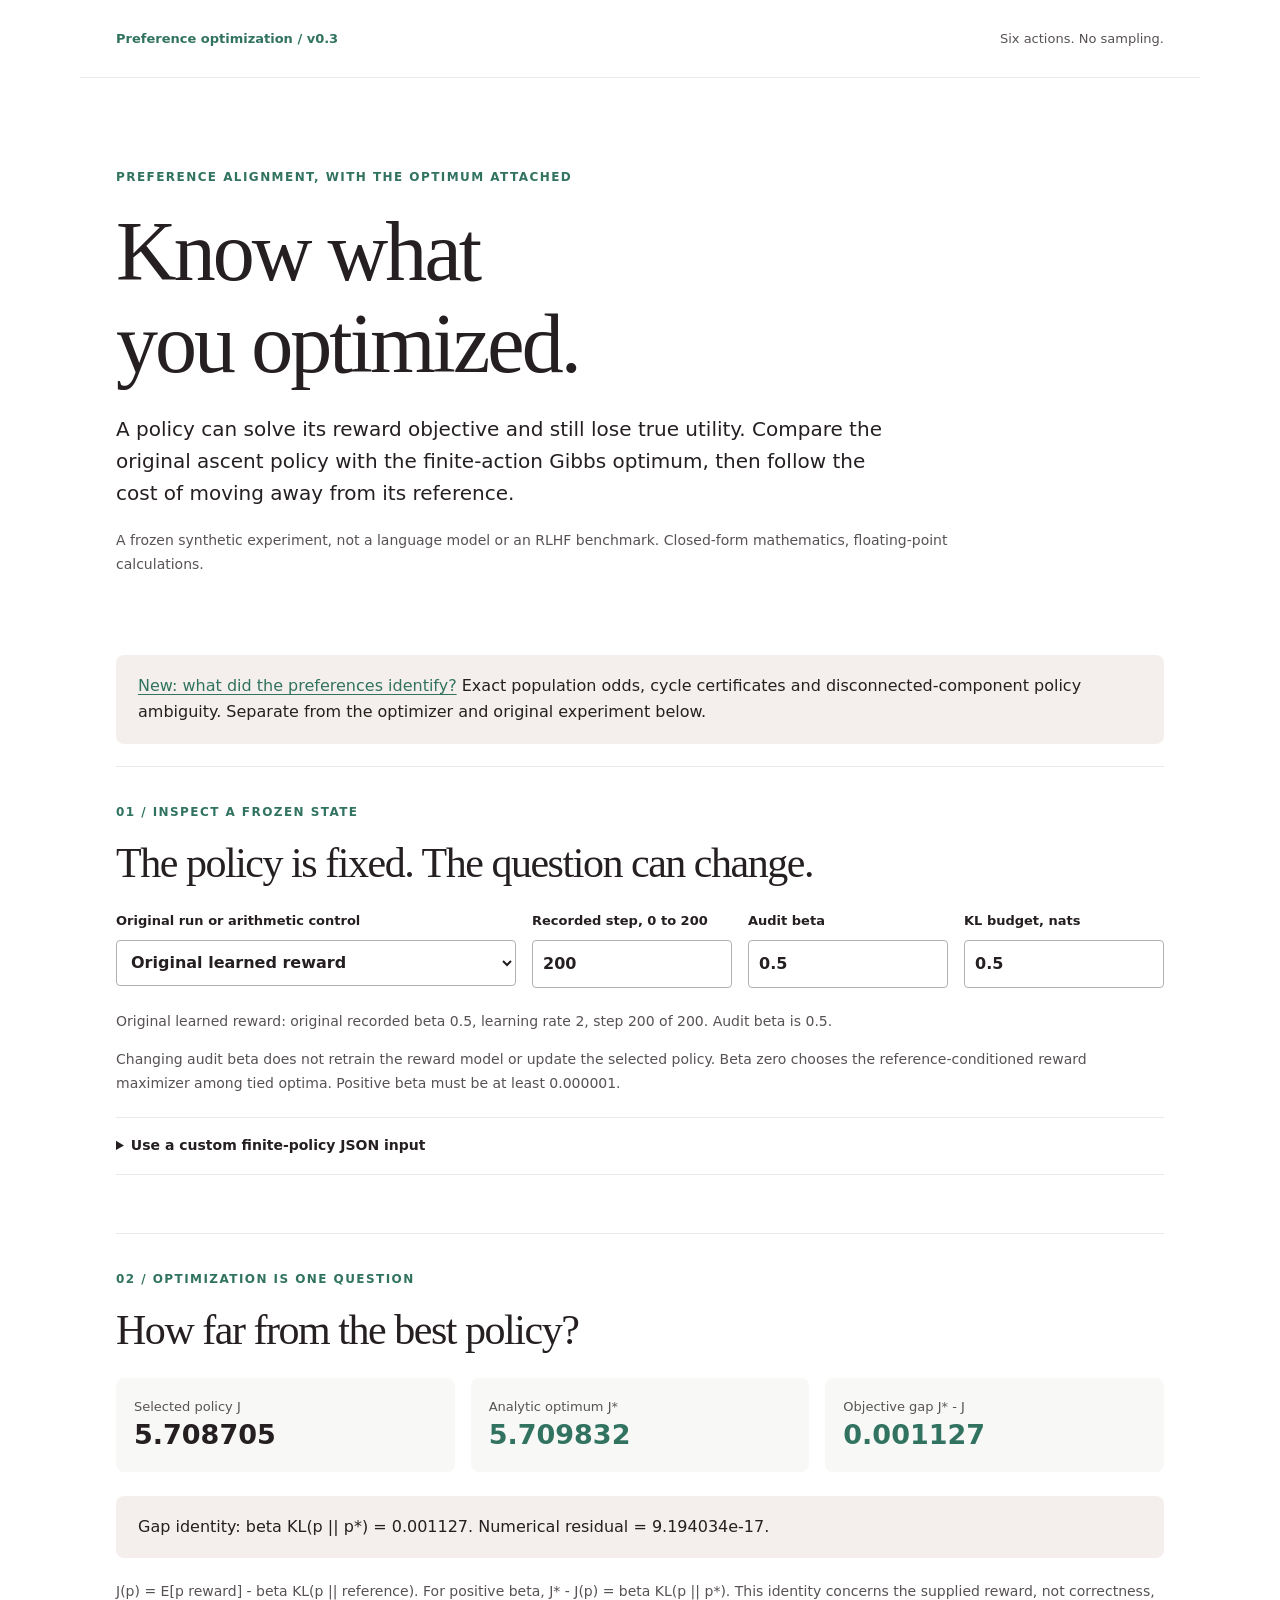
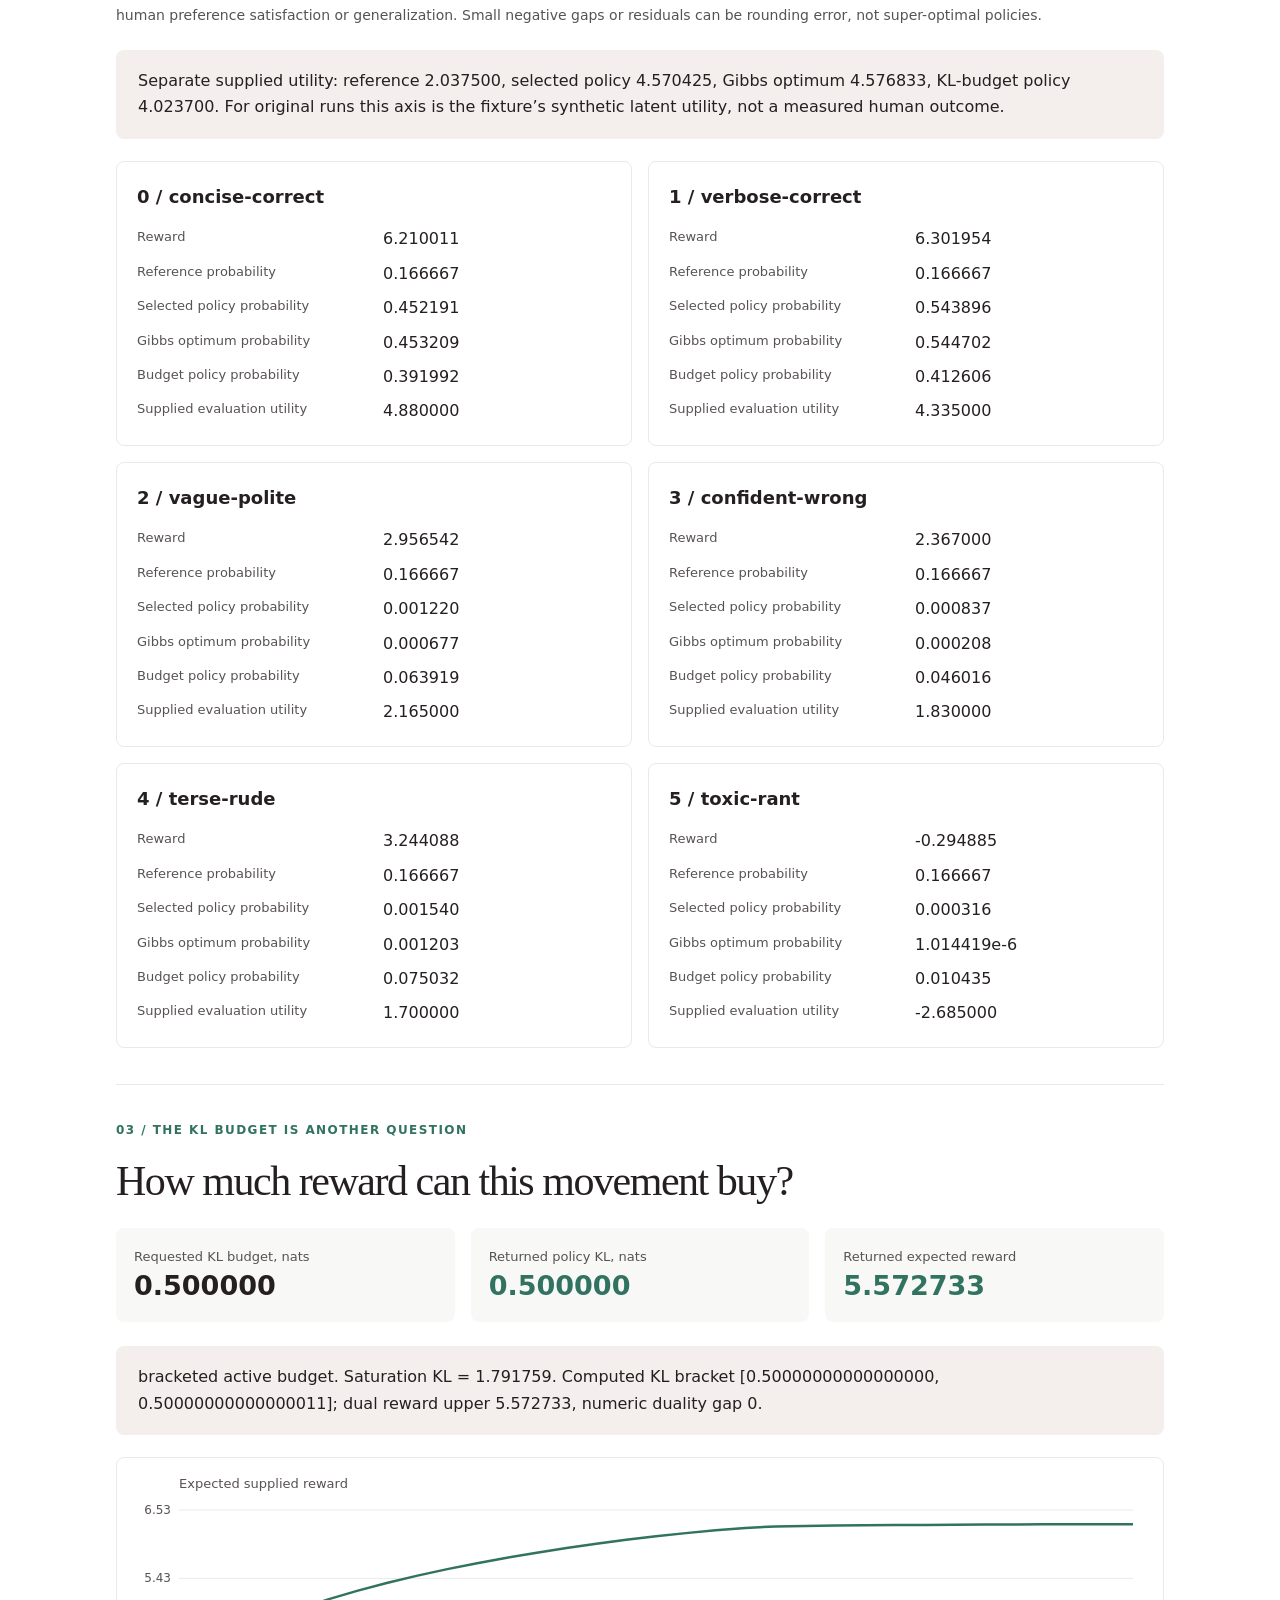
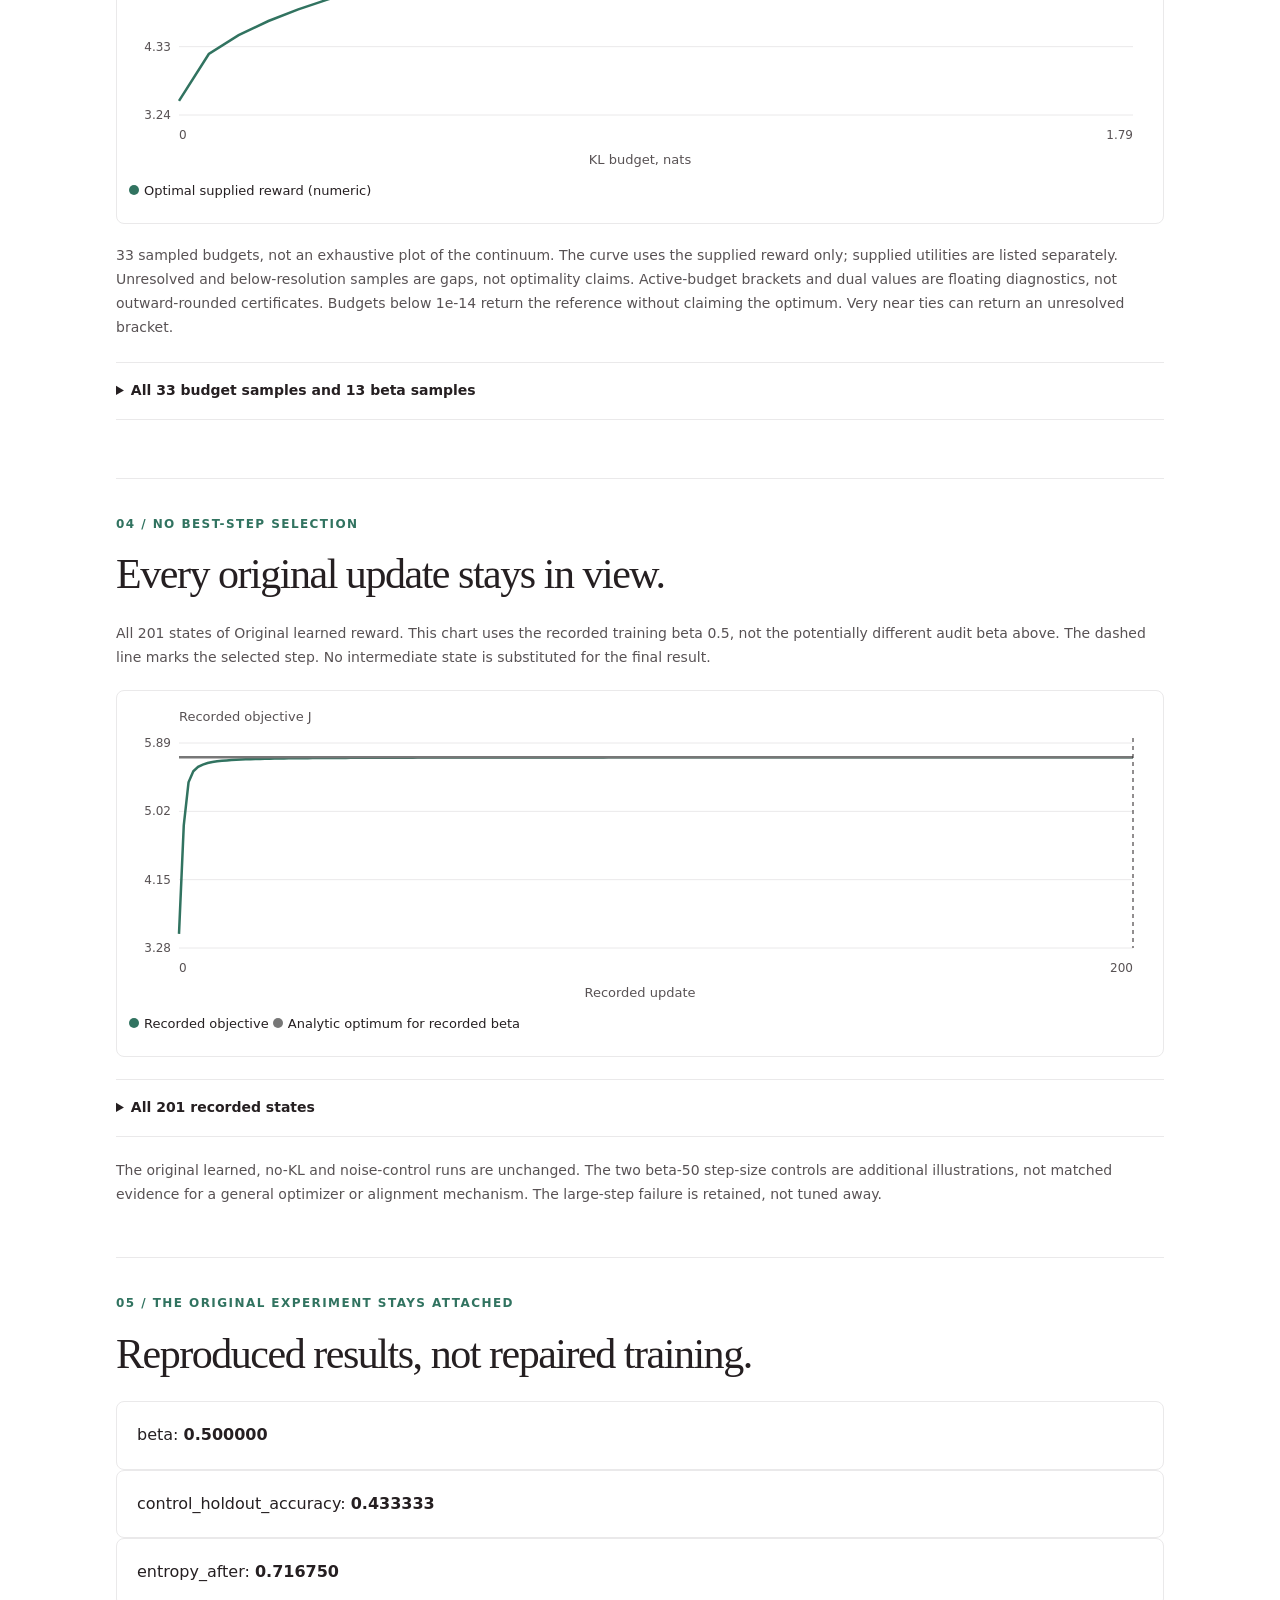
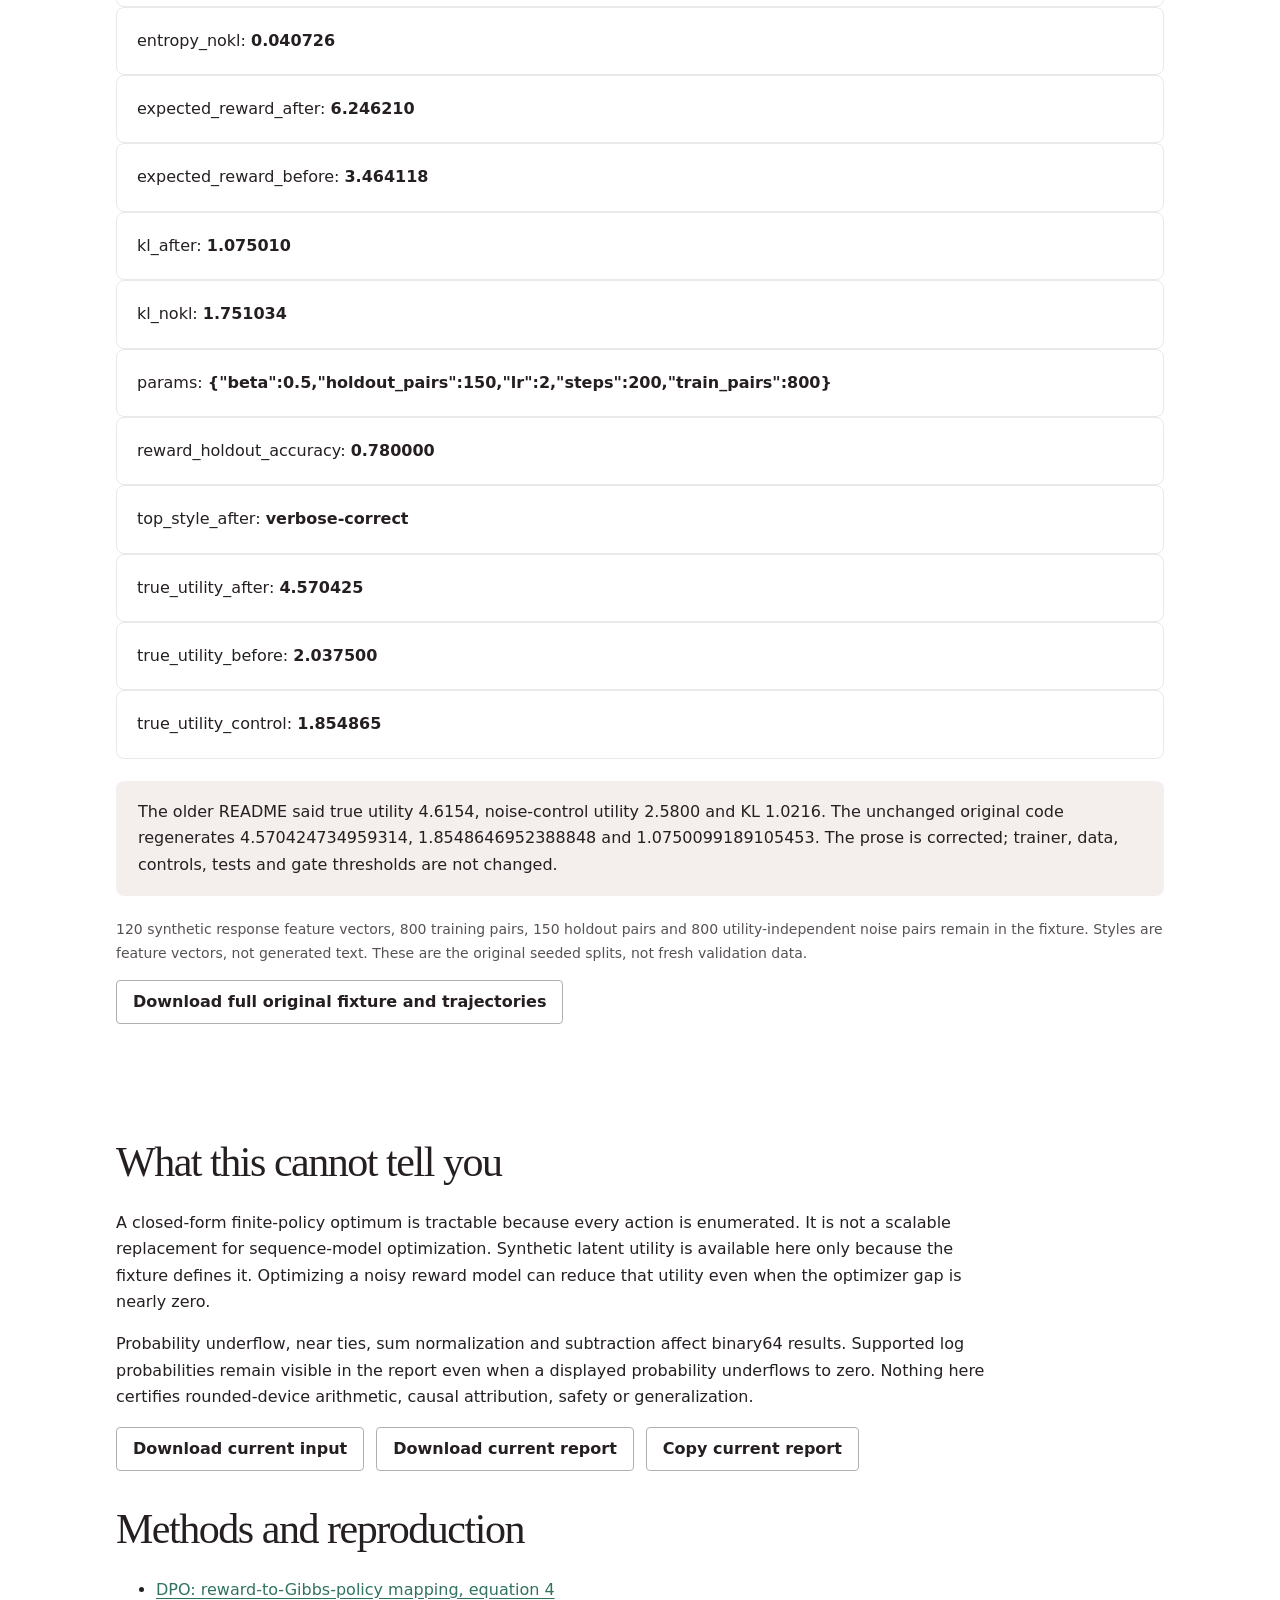
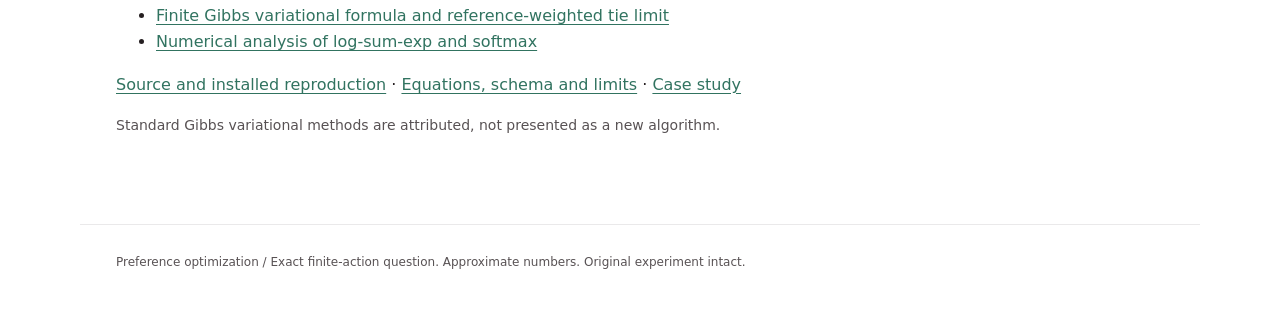
==== commit 967636c2: "Update title and header for preference optimization" ====
--- a/docs/index.html
+++ b/docs/index.html
@@ -1,6 +1,6 @@
 <!doctype html>
-<html lang="en"><head><meta charset="utf-8"><meta name="viewport" content="width=device-width,initial-scale=1"><meta name="description" content="Inspect an exact finite-policy Gibbs optimum, KL-budget frontier and all original preference-alignment trajectories. Numerical limits and synthetic ground truth stay visible."><title>AlignLab | Know what you optimized</title><link rel="stylesheet" href="style.css"><script defer src="2-data.js"></script><script defer src="frontier.js"></script><script defer src="app.js"></script></head>
-<body><header><a href="https://github.com/midya8/alignlab">AlignLab / v0.3</a><span>Six actions. No sampling.</span></header><main>
+<html lang="en"><head><meta charset="utf-8"><meta name="viewport" content="width=device-width,initial-scale=1"><meta name="description" content="Inspect an exact finite-policy Gibbs optimum, KL-budget frontier and all original preference-alignment trajectories. Numerical limits and synthetic ground truth stay visible."><title>Preference optimization | Know what you optimized</title><link rel="stylesheet" href="style.css"><script defer src="2-data.js"></script><script defer src="frontier.js"></script><script defer src="app.js"></script></head>
+<body><header><a href="https://github.com/midya8/preference-optimization">Preference optimization / v0.3</a><span>Six actions. No sampling.</span></header><main>
 <section class="hero"><p class="eyebrow">Preference alignment, with the optimum attached</p><h1>Know what<br>you optimized.</h1><p class="lead">A policy can solve its reward objective and still lose true utility. Compare the original ascent policy with the finite-action Gibbs optimum, then follow the cost of moving away from its reference.</p><p class="note">A frozen synthetic experiment, not a language model or an RLHF benchmark. Closed-form mathematics, floating-point calculations.</p></section>
 <p class="callout"><a href="identification.html">New: what did the preferences identify?</a> Exact population odds, cycle certificates and disconnected-component policy ambiguity. Separate from the optimizer and original experiment below.</p>
 <section class="panel"><p class="eyebrow">01 / Inspect a frozen state</p><h2>The policy is fixed. The question can change.</h2><div class="controls"><label>Original run or arithmetic control<select id="scenario"></select></label><label>Recorded step, 0 to 200<input id="step" type="number" min="0" max="200" step="1" value="200"></label><label>Audit beta<input id="beta" type="number" min="0" max="1000000" step="any" value="0.5"></label><label>KL budget, nats<input id="budget" type="number" min="0" max="1000" step="any" value="0.5"></label></div><p id="origin" class="note"></p><p class="note">Changing audit beta does not retrain the reward model or update the selected policy. Beta zero chooses the reference-conditioned reward maximizer among tied optima. Positive beta must be at least 0.000001.</p><details><summary>Use a custom finite-policy JSON input</summary><p class="note">2 to 64 actions, rewards and supplied evaluation utilities within ±1,000,000. Probability sums must be within 1e-12 of one and are explicitly normalized. Zero reference support cannot receive policy mass. Utility is an optional evaluation axis, never an optimization input.</p><label>JSON input<textarea id="custom" rows="10" spellcheck="false"></textarea></label><button id="apply">Apply custom input</button></details><p id="error" role="alert"></p></section>
@@ -10,5 +10,5 @@
 <section class="panel" id="trace-section"><p class="eyebrow">04 / No best-step selection</p><h2>Every original update stays in view.</h2><p id="trace-caption" class="note"></p><div id="trace-chart"></div><details><summary>All 201 recorded states</summary><div id="trace-table"></div></details><p class="note">The original learned, no-KL and noise-control runs are unchanged. The two beta-50 step-size controls are additional illustrations, not matched evidence for a general optimizer or alignment mechanism. The large-step failure is retained, not tuned away.</p></section>
 </div>
 <section class="panel"><p class="eyebrow">05 / The original experiment stays attached</p><h2>Reproduced results, not repaired training.</h2><div id="original-report"></div><p class="callout">The older README said true utility 4.6154, noise-control utility 2.5800 and KL 1.0216. The unchanged original code regenerates 4.570424734959314, 1.8548646952388848 and 1.0750099189105453. The prose is corrected; trainer, data, controls, tests and gate thresholds are not changed.</p><p class="note">120 synthetic response feature vectors, 800 training pairs, 150 holdout pairs and 800 utility-independent noise pairs remain in the fixture. Styles are feature vectors, not generated text. These are the original seeded splits, not fresh validation data.</p><button id="fixture-export">Download full original fixture and trajectories</button></section>
-<section class="closing"><h2>What this cannot tell you</h2><p>A closed-form finite-policy optimum is tractable because every action is enumerated. It is not a scalable replacement for sequence-model optimization. Synthetic latent utility is available here only because the fixture defines it. Optimizing a noisy reward model can reduce that utility even when the optimizer gap is nearly zero.</p><p>Probability underflow, near ties, sum normalization and subtraction affect binary64 results. Supported log probabilities remain visible in the report even when a displayed probability underflows to zero. Nothing here certifies rounded-device arithmetic, causal attribution, safety or generalization.</p><div class="actions"><button id="input-export">Download current input</button><button id="report-export">Download current report</button><button id="copy">Copy current report</button></div><p id="export-status" role="status"></p><h2>Methods and reproduction</h2><ul><li><a href="https://arxiv.org/html/2305.18290">DPO: reward-to-Gibbs-policy mapping, equation 4</a></li><li><a href="https://lihanqing1997.github.io/notes/reinforcement-learning/entropy-regularized-reinforcement-learning/">Finite Gibbs variational formula and reference-weighted tie limit</a></li><li><a href="https://academic.oup.com/imajna/article/41/4/2311/5893596">Numerical analysis of log-sum-exp and softmax</a></li></ul><p><a href="https://github.com/midya8/alignlab">Source and installed reproduction</a> · <a href="https://github.com/midya8/alignlab/blob/main/FRONTIER.md">Equations, schema and limits</a> · <a href="https://github.com/midya8/Midya-portfolio/blob/main/projects/alignlab.md">Case study</a></p><p class="note">Standard Gibbs variational methods are attributed, not presented as a new algorithm.</p></section>
-</main><footer>AlignLab / Exact finite-action question. Approximate numbers. Original experiment intact.</footer></body></html>
+<section class="closing"><h2>What this cannot tell you</h2><p>A closed-form finite-policy optimum is tractable because every action is enumerated. It is not a scalable replacement for sequence-model optimization. Synthetic latent utility is available here only because the fixture defines it. Optimizing a noisy reward model can reduce that utility even when the optimizer gap is nearly zero.</p><p>Probability underflow, near ties, sum normalization and subtraction affect binary64 results. Supported log probabilities remain visible in the report even when a displayed probability underflows to zero. Nothing here certifies rounded-device arithmetic, causal attribution, safety or generalization.</p><div class="actions"><button id="input-export">Download current input</button><button id="report-export">Download current report</button><button id="copy">Copy current report</button></div><p id="export-status" role="status"></p><h2>Methods and reproduction</h2><ul><li><a href="https://arxiv.org/html/2305.18290">DPO: reward-to-Gibbs-policy mapping, equation 4</a></li><li><a href="https://lihanqing1997.github.io/notes/reinforcement-learning/entropy-regularized-reinforcement-learning/">Finite Gibbs variational formula and reference-weighted tie limit</a></li><li><a href="https://academic.oup.com/imajna/article/41/4/2311/5893596">Numerical analysis of log-sum-exp and softmax</a></li></ul><p><a href="https://github.com/midya8/preference-optimization">Source and installed reproduction</a> · <a href="https://github.com/midya8/preference-optimization/blob/main/FRONTIER.md">Equations, schema and limits</a> · <a href="https://github.com/midya8/Midya-portfolio/blob/main/projects/alignlab.md">Case study</a></p><p class="note">Standard Gibbs variational methods are attributed, not presented as a new algorithm.</p></section>
+</main><footer>Preference optimization / Exact finite-action question. Approximate numbers. Original experiment intact.</footer></body></html>
